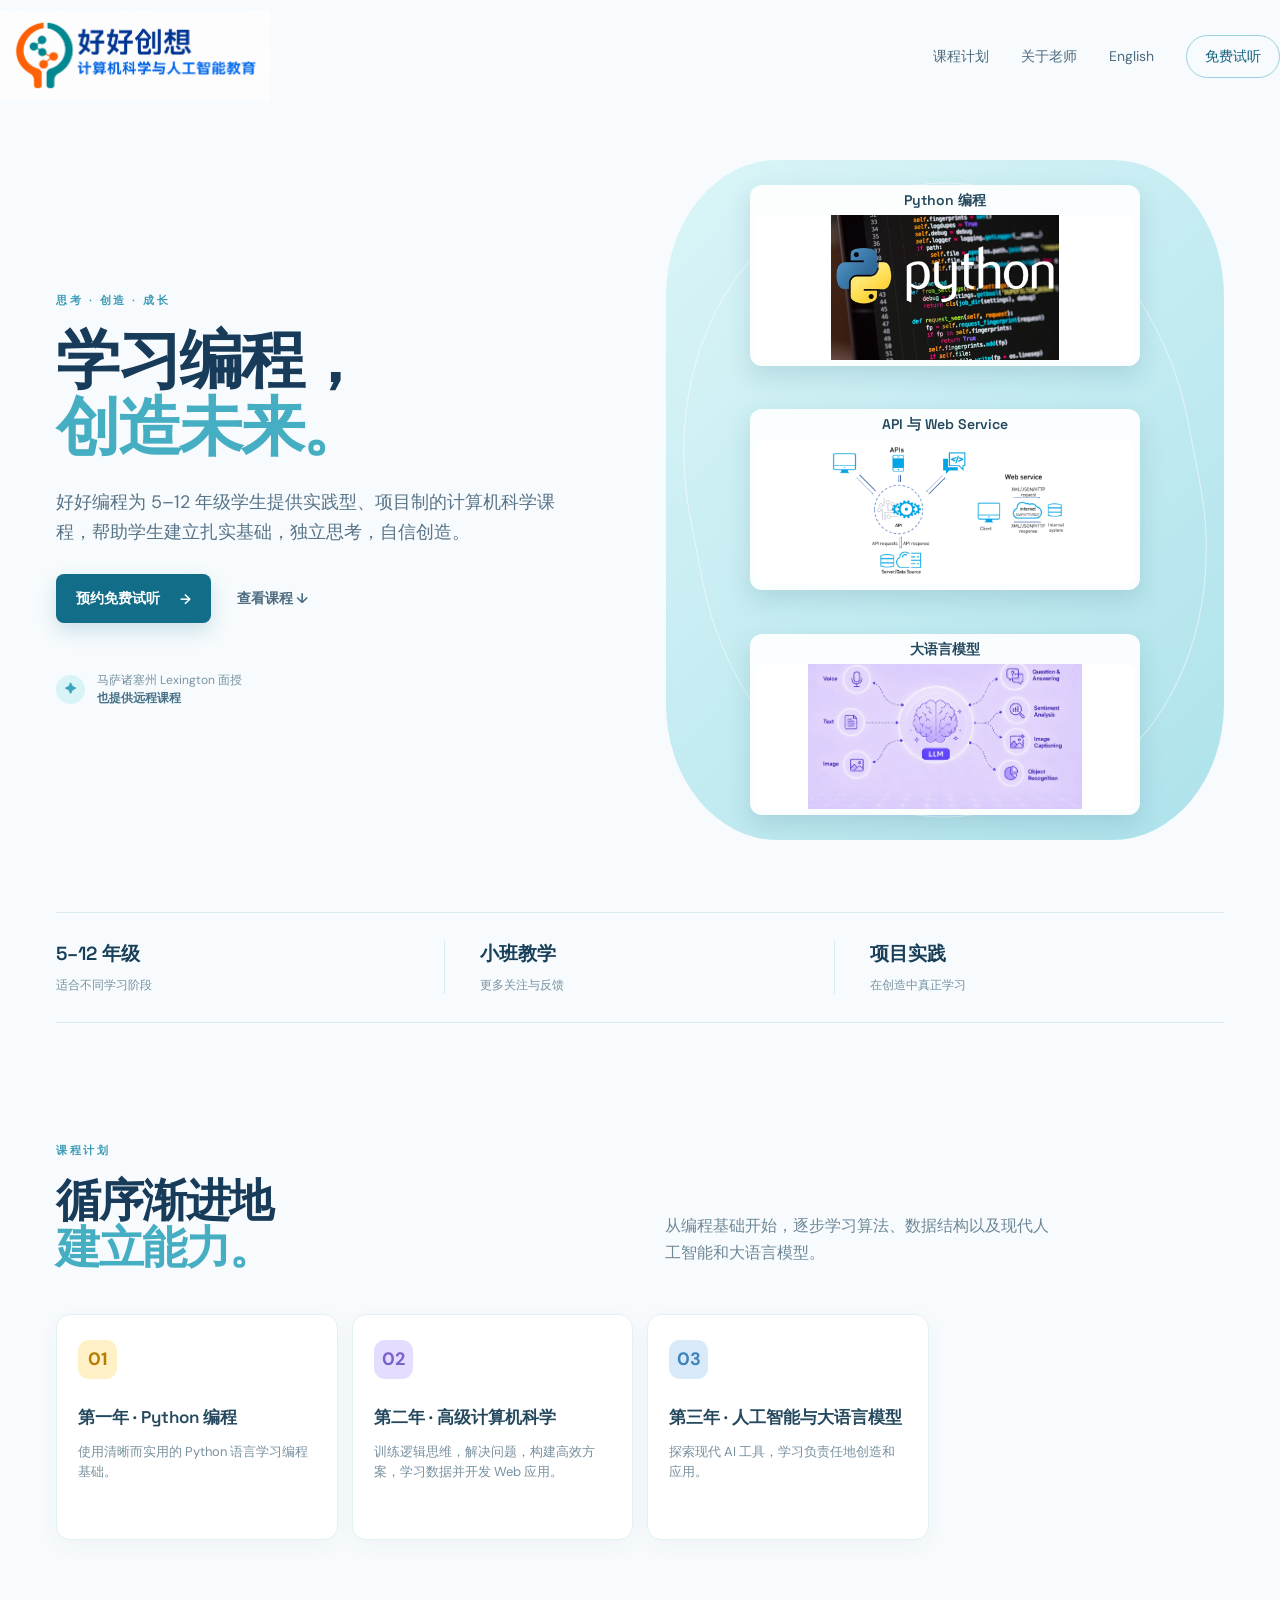
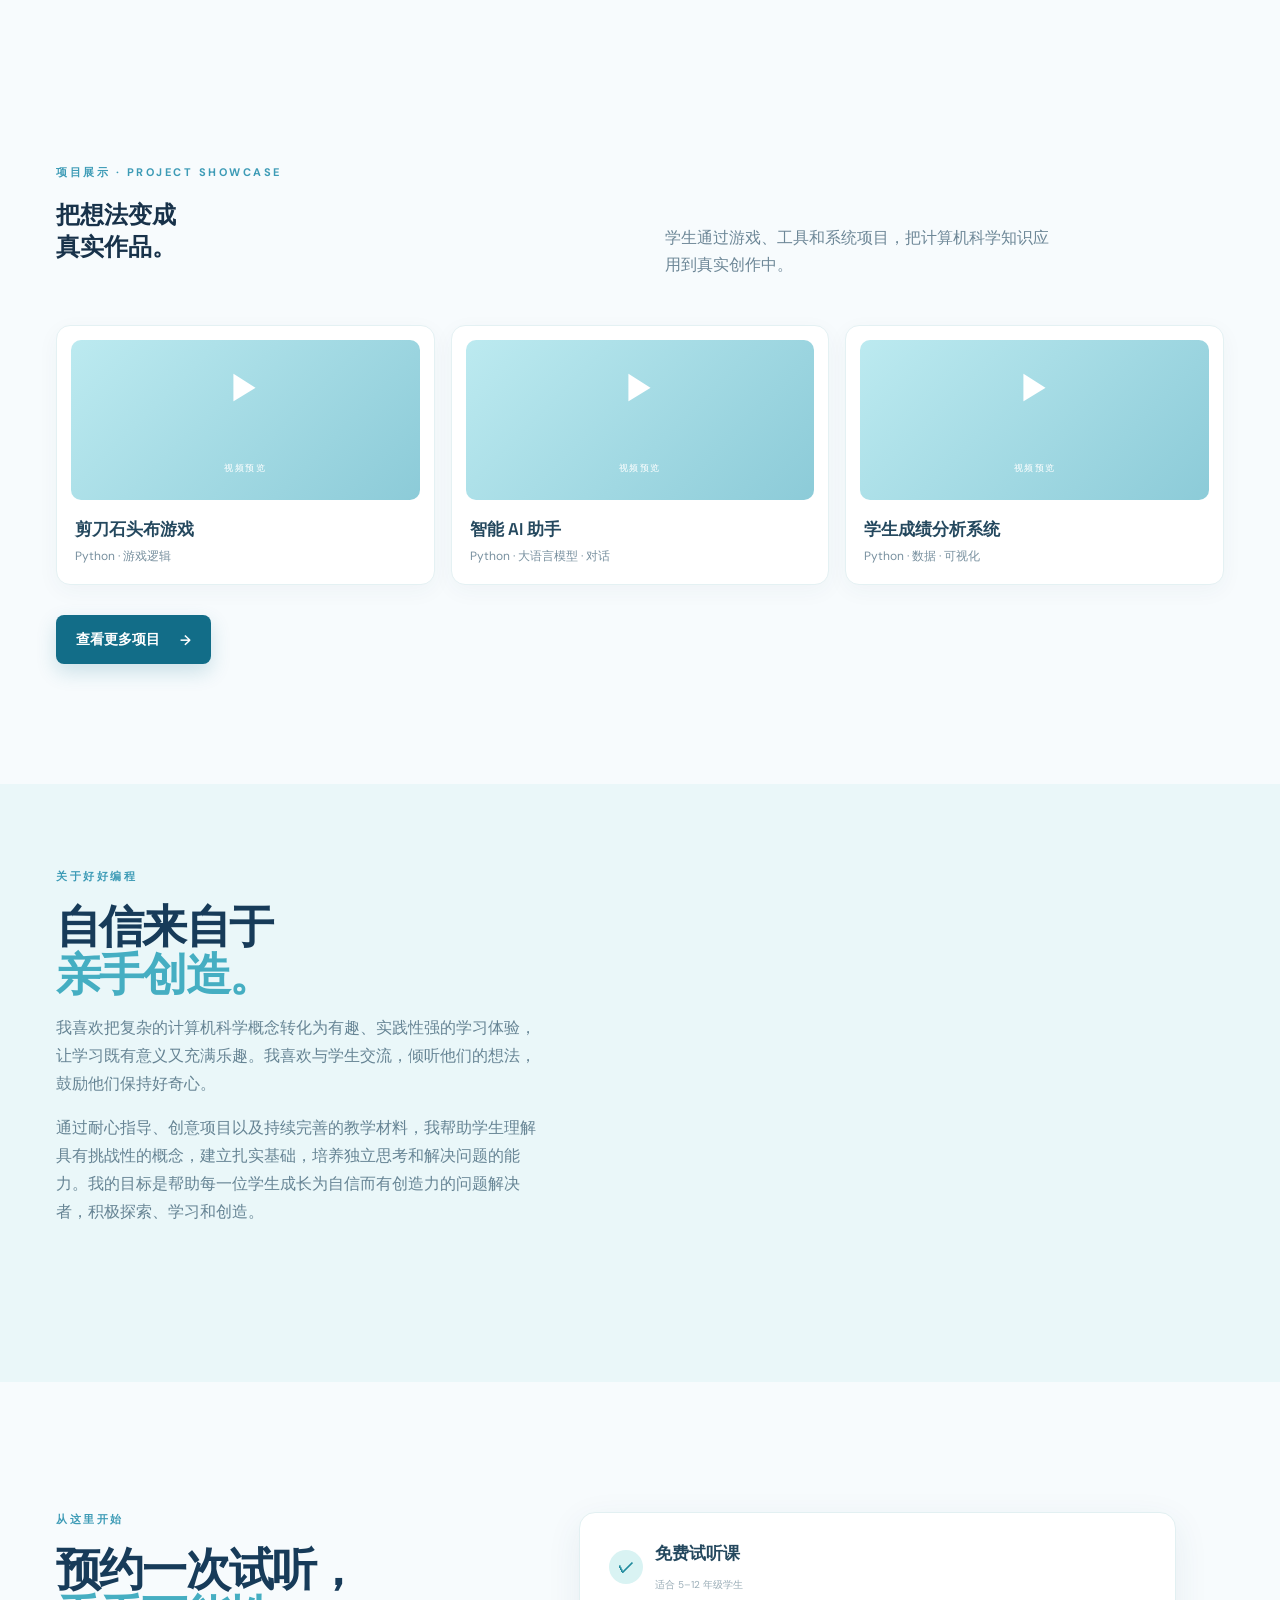
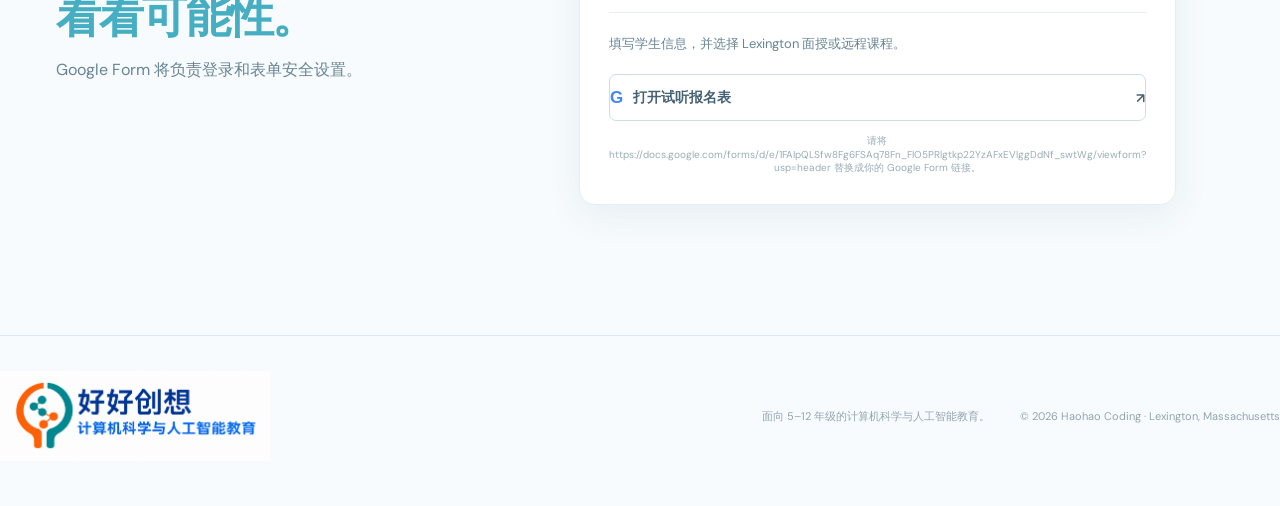
==== index-zh.html @ fd40364b "first version" ====
<!doctype html><html lang="zh-CN"><head><meta charset="utf-8"><meta name="viewport" content="width=device-width, initial-scale=1"><title>好好编程 | 计算机科学与人工智能教育</title><link rel="stylesheet" href="static/style.css"></head><body><header class="site-header"><a class="brand logo-brand" href="#top"><img src="static/logo-chinese.png" alt="好好创想"></a><nav><a href="#programs">课程计划</a><a href="#about">关于老师</a><a href="index.html">English</a><a class="nav-cta" href="https://docs.google.com/forms/d/e/1FAIpQLSfw8Fg6FSAq78Fn_FIO5PRlgtkp22YzAFxEVlggDdNf_swtWg/viewform?usp=header">免费试听</a></nav></header><main id="top"><section class="hero-home"><div class="hero-copy"><p class="eyebrow">思考 · 创造 · 成长</p><h1>学习编程，<br><span>创造未来。</span></h1><p class="hero-lede">好好编程为 5–12 年级学生提供实践型、项目制的计算机科学课程，帮助学生建立扎实基础，独立思考，自信创造。</p><div class="hero-actions"><a class="button primary" href="https://docs.google.com/forms/d/e/1FAIpQLSfw8Fg6FSAq78Fn_FIO5PRlgtkp22YzAFxEVlggDdNf_swtWg/viewform?usp=header">预约免费试听 <span>→</span></a><a class="text-link" href="#programs">查看课程 ↓</a></div><div class="hero-note"><span class="note-icon">✦</span><span>马萨诸塞州 Lexington 面授<br><strong>也提供远程课程</strong></span></div></div><div class="hero-art"><div class="visual-cards"><article class="visual-card"><img src="static/python-programming.png" alt="Python 编程"><strong>Python 编程</strong></article><article class="visual-card"><img src="static/api-web-service.png" alt="API、Web Service、服务器与数据源"><strong>API 与 Web Service</strong></article><article class="visual-card"><img src="static/llm-applications.png" alt="大语言模型应用"><strong>大语言模型</strong></article></div><div class="spark">✦</div></div></section><section class="trust-row"><div><strong>5–12 年级</strong><span>适合不同学习阶段</span></div><div><strong>小班教学</strong><span>更多关注与反馈</span></div><div><strong>项目实践</strong><span>在创造中真正学习</span></div></section><section id="programs" class="section"><div class="section-heading"><div><p class="eyebrow">课程计划</p><h2>循序渐进地<br><span>建立能力。</span></h2></div><p>从编程基础开始，逐步学习算法、数据结构以及现代人工智能和大语言模型。</p></div><div class="program-grid"><article><div class="program-icon python">01</div><h3>第一年 · Python 编程</h3><p>使用清晰而实用的 Python 语言学习编程基础。</p></article><article><div class="program-icon algorithms">02</div><h3>第二年 · 高级计算机科学</h3><p>训练逻辑思维，解决问题，构建高效方案，学习数据并开发 Web 应用。</p></article><article><div class="program-icon ai">03</div><h3>第三年 · 人工智能与大语言模型</h3><p>探索现代 AI 工具，学习负责任地创造和应用。</p></article></div></section><section id="projects" class="projects-section"><div class="section-heading"><div><p class="eyebrow">项目展示 · PROJECT SHOWCASE</p><h2>把想法变成<br><span>真实作品。</span></h2></div><p>学生通过游戏、工具和系统项目，把计算机科学知识应用到真实创作中。</p></div><div class="project-grid"><article class="project-card"><div class="video-placeholder">▶<small>视频预览</small></div><h3>剪刀石头布游戏</h3><p>Python · 游戏逻辑</p></article><article class="project-card"><div class="video-placeholder">▶<small>视频预览</small></div><h3>智能 AI 助手</h3><p>Python · 大语言模型 · 对话</p></article><article class="project-card"><div class="video-placeholder">▶<small>视频预览</small></div><h3>学生成绩分析系统</h3><p>Python · 数据 · 可视化</p></article></div><a class="button primary project-more" href="https://docs.google.com/forms/d/e/1FAIpQLSfw8Fg6FSAq78Fn_FIO5PRlgtkp22YzAFxEVlggDdNf_swtWg/viewform?usp=header">查看更多项目 <span>→</span></a></section><section id="about" class="about-section"><div class="about-copy"><p class="eyebrow">关于好好编程</p><h2>自信来自于<br><span>亲手创造。</span></h2><p>我喜欢把复杂的计算机科学概念转化为有趣、实践性强的学习体验，让学习既有意义又充满乐趣。我喜欢与学生交流，倾听他们的想法，鼓励他们保持好奇心。</p><p>通过耐心指导、创意项目以及持续完善的教学材料，我帮助学生理解具有挑战性的概念，建立扎实基础，培养独立思考和解决问题的能力。我的目标是帮助每一位学生成长为自信而有创造力的问题解决者，积极探索、学习和创造。</p></div></section><section id="trial" class="trial-section"><div><p class="eyebrow">从这里开始</p><h2>预约一次试听，<br><span>看看可能性。</span></h2><p>Google Form 将负责登录和表单安全设置。</p></div><div class="trial-card"><div class="form-intro"><span class="form-check">✓</span><div><strong>免费试听课</strong><small>适合 5–12 年级学生</small></div></div><p class="form-copy">填写学生信息，并选择 Lexington 面授或远程课程。</p><a class="google-button google-link" href="https://docs.google.com/forms/d/e/1FAIpQLSfw8Fg6FSAq78Fn_FIO5PRlgtkp22YzAFxEVlggDdNf_swtWg/viewform?usp=header" target="_blank" rel="noopener"><span class="google-g">G</span> 打开试听报名表 <span class="link-arrow">↗</span></a><small class="form-footnote">请将 https://docs.google.com/forms/d/e/1FAIpQLSfw8Fg6FSAq78Fn_FIO5PRlgtkp22YzAFxEVlggDdNf_swtWg/viewform?usp=header 替换成你的 Google Form 链接。</small></div></section></main><footer><a class="brand logo-brand" href="#top"><img src="static/logo-chinese.png" alt="好好创想"></a><p>面向 5–12 年级的计算机科学与人工智能教育。</p><span>© 2026 Haohao Coding · Lexington, Massachusetts</span></footer></body></html>
---- static/style.css ----
@import url('https://fonts.googleapis.com/css2?family=DM+Sans:wght@400;500;600;700&family=Space+Grotesk:wght@500;600;700&display=swap');
.visual-card img{height:150px;object-fit:contain;background:#fff}.visual-card small{display:none}.visual-cards{inset:8% 4% 10%;gap:12px}
.logo-brand{display:block;width:270px}.logo-brand img{display:block;width:100%;height:auto}.site-header{min-height:112px}
.about-photo{display:none}.about-section{grid-template-columns:1fr;gap:0}.ai-diagram{display:none}.llm-mini-diagram{display:block;width:100%;max-height:105px;object-fit:cover;object-position:center;border-radius:8px;margin-top:5px}.visual-cards{position:absolute;z-index:2;inset:12% 7% 12%;display:grid;grid-template-columns:repeat(3,1fr);gap:10px;align-items:center}.visual-card{background:#ffffffed;border-radius:12px;padding:7px;box-shadow:0 10px 25px #19536b25;color:#24485e}.visual-card img{display:block;width:100%;height:125px;object-fit:cover;border-radius:8px}.visual-card strong{display:block;font:600 12px 'Space Grotesk';margin:9px 3px 4px}.visual-card small{display:block;font-size:9px;line-height:1.35;color:#78909f;margin:0 3px 4px}.projects-section{padding:95px 0 120px}.project-grid{display:grid;grid-template-columns:repeat(3,1fr);gap:16px}.project-card{background:#fff;border:1px solid #e4f1f3;border-radius:14px;padding:14px;box-shadow:0 6px 22px #294d5d0b}.video-placeholder{height:160px;border-radius:10px;background:linear-gradient(135deg,#bceaf0,#8ccbd8);display:grid;place-items:center;color:#fff;font-size:34px}.video-placeholder small{display:block;font-size:9px;letter-spacing:1.5px}.project-card h3{font:600 17px 'Space Grotesk';color:#24485e;margin:18px 4px 7px}.project-card p{font-size:12px;color:#78909f;margin:0 4px 5px}.project-more{margin-top:30px}
.google-link{display:flex;align-items:center;justify-content:center;text-decoration:none}.link-arrow{margin-left:auto}.form-intro{display:flex;align-items:center;gap:12px;padding-bottom:20px;border-bottom:1px solid #e5eff1}.form-check{display:grid;place-items:center;width:34px;height:34px;border-radius:50%;background:#d9f3f3;color:#218b9d;font-weight:700}.form-intro strong{display:block;color:#24485e;font:600 17px 'Space Grotesk'}.form-intro small{display:block;color:#8ba1ab;font-size:11px;margin-top:4px}.form-copy{color:#668494;font-size:13px;line-height:1.65;margin:20px 0}.form-footnote{display:block;text-align:center;color:#9aadb7;font-size:10px;margin-top:14px}
:root{font-family:'DM Sans',sans-serif;color:#18324a;background:#f7fbfd}*{box-sizing:border-box}html{scroll-behavior:smooth}body{margin:0}main{max-width:1280px;margin:auto;padding:0 56px}.site-header{height:88px;display:flex;align-items:center;justify-content:space-between}.brand{display:flex;align-items:center;gap:11px;color:#173b59;text-decoration:none;font-weight:700;font-size:17px;line-height:1.05}.brand small{display:block;font-size:8px;letter-spacing:2px;color:#6d91aa;margin-top:5px}.brand-mark{display:grid;place-items:center;width:35px;height:35px;background:#bce8f1;border-radius:10px;color:#106484;font-family:serif;font-size:22px}nav{display:flex;gap:32px;align-items:center}nav a,.text-link{color:#4d6b7f;text-decoration:none;font-size:14px}.nav-cta{border:1px solid #9ecfdc;border-radius:999px;padding:11px 18px;color:#12627d!important}.hero-home{display:grid;grid-template-columns:1.02fr .98fr;gap:30px;min-height:585px;align-items:center;padding:48px 0 72px}.eyebrow{font-size:11px;letter-spacing:2.5px;color:#3d9bb6;font-weight:700;margin:0 0 19px}.hero-copy h1,.section h2,.about-copy h2,.trial-section h2{font-family:'Space Grotesk',sans-serif;font-size:clamp(42px,5vw,70px);line-height:1.05;letter-spacing:-2.5px;margin:0;color:#173b59}.hero-copy h1 span,.section h2 span,.about-copy h2 span,.trial-section h2 span{color:#45aec2}.hero-lede{font-size:18px;line-height:1.65;color:#587488;max-width:515px;margin:27px 0}.hero-actions{display:flex;align-items:center;gap:26px}.button{display:inline-flex;gap:20px;align-items:center;text-decoration:none;border:0;cursor:pointer;border-radius:8px;padding:15px 20px;font:600 14px 'DM Sans'}.primary{background:#126d88;color:#fff;box-shadow:0 8px 20px #126d8830}.text-link{font-weight:600}.hero-note{display:flex;align-items:center;gap:12px;margin-top:48px;font-size:12px;line-height:1.5;color:#7892a2}.hero-note strong{color:#467187;font-weight:600}.note-icon{display:grid;place-items:center;width:29px;height:29px;border-radius:50%;background:#d8f4f7;color:#3ca6bc}.hero-art{height:460px;position:relative;background:linear-gradient(135deg,#daf5f7,#aee2ec);border-radius:45% 45% 38% 42%;overflow:hidden}.hero-art:after{content:'';position:absolute;inset:25px;border:1px solid #fff8;border-radius:45%;transform:rotate(-11deg)}.code-card{position:absolute;z-index:2;left:16%;top:25%;width:68%;padding:18px 20px 25px;background:#173b59ed;border-radius:15px;box-shadow:0 20px 35px #19536b35;transform:rotate(-5deg)}.code-top{color:#a8c3d1;font-size:10px;display:flex;gap:6px;align-items:center;margin-bottom:25px}.code-top i{display:block;width:7px;height:7px;border-radius:50%;background:#69d1d1}.code-top i:nth-child(2){background:#f5d37a}.code-top i:nth-child(3){background:#e58a88}.code-top span{margin-left:auto}.code-card code{color:#d6f5f2;line-height:1.65;font-size:18px}.code-card b{color:#f4a87d}.code-card em{color:#79d9c3;font-style:normal}.code-card code span{color:#9dc8f4}.code-card strong{color:#f5d37a;font-weight:400}.spark{position:absolute;z-index:2;right:16%;top:19%;font-size:30px;color:#fff}.pill{position:absolute;z-index:3;bottom:15%;right:14%;padding:10px 14px;border-radius:30px;background:#fff;color:#347790;font-size:9px;letter-spacing:1px;font-weight:700;box-shadow:0 9px 20px #247a8b25}.trust-row{display:grid;grid-template-columns:repeat(3,1fr);border-top:1px solid #d9ebef;border-bottom:1px solid #d9ebef;padding:28px 0;margin-bottom:120px}.trust-row div{padding:0 35px;border-right:1px solid #d9ebef}.trust-row div:first-child{padding-left:0}.trust-row div:last-child{border:0}.trust-row strong{display:block;color:#183e58;font:600 19px 'Space Grotesk';margin-bottom:6px}.trust-row span{color:#7892a2;font-size:12px}.section{padding-bottom:130px}.section-heading{display:grid;grid-template-columns:1fr 1fr;gap:50px;align-items:end;margin-bottom:42px}.section-heading p:last-child{color:#6d8797;line-height:1.7;max-width:390px;margin:0 0 5px}.section h2,.about-copy h2,.trial-section h2{font-size:45px;letter-spacing:-1.8px}.program-grid{display:grid;grid-template-columns:repeat(4,1fr);gap:14px}.program-grid article{background:#fff;padding:25px 21px 22px;border-radius:14px;box-shadow:0 6px 22px #294d5d0b;border:1px solid #e4f1f3}.program-icon{width:39px;height:39px;border-radius:11px;display:grid;place-items:center;font-size:18px;font-weight:700;margin-bottom:27px}.python{background:#fff0c6;color:#b67d00}.algorithms{background:#e5ddff;color:#7960cb}.web{background:#d4f1e7;color:#258565;font-size:14px}.ai{background:#d8eafa;color:#3e83bb}.program-grid h3{font:600 17px 'Space Grotesk';margin:0 0 11px;color:#24485e}.program-grid p{color:#78909f;font-size:13px;line-height:1.55;min-height:62px}.about-section{display:grid;grid-template-columns:.9fr 1.1fr;gap:90px;align-items:center;padding:85px 56px 140px;background:#eaf7f9;margin:0 -56px}.about-photo{height:430px;background:linear-gradient(145deg,#b8e5eb,#76bdcb);border-radius:35px 8px 35px 8px;display:grid;place-items:center}.photo-placeholder{text-align:center;color:#fff8;font:700 30px/1.1 'Space Grotesk';letter-spacing:4px;transform:rotate(-8deg)}.about-copy>p:not(.eyebrow),.trial-section>div>p:last-child{color:#668494;line-height:1.75;max-width:480px}.about-copy ul{list-style:none;padding:18px 0 0;margin:0}.about-copy li{padding:16px 0;border-bottom:1px solid #c7e5e9;color:#527385;font-size:14px}.about-copy li strong{color:#44aabe;margin-right:22px;font-size:11px}.trial-section{display:grid;grid-template-columns:.9fr 1.1fr;gap:90px;padding:130px 0}.trial-card{background:#fff;padding:29px;border-radius:16px;box-shadow:0 10px 35px #254d6014;border:1px solid #e2f0f2}.google-button{width:100%;height:47px;border:1px solid #cfdee5;border-radius:7px;background:#fff;color:#466173;font:600 14px 'DM Sans';cursor:pointer}.google-g{font:700 17px Arial;color:#4285f4;margin-right:10px}.form-divider{display:flex;align-items:center;gap:10px;color:#9aadb7;font-size:11px;margin:22px 0}.form-divider:before,.form-divider:after{content:'';height:1px;background:#e5eff1;flex:1}label{display:block;color:#567587;font-size:11px;font-weight:600;margin-bottom:14px}input,select{display:block;width:100%;margin-top:7px;border:1px solid #d7e6ea;border-radius:6px;padding:11px;font:13px 'DM Sans';color:#78909f;background:#fbfeff}.form-row{display:grid;grid-template-columns:1fr 1fr;gap:12px}.full{width:100%;justify-content:space-between;margin-top:3px}.trial-card small{display:block;text-align:center;color:#9aadb7;font-size:10px;margin-top:13px}footer{border-top:1px solid #d9ebef;padding:35px 0 45px;display:flex;align-items:center;gap:30px;color:#92a5af;font-size:11px}footer .brand{margin-right:auto}footer p{margin:0}@media(max-width:800px){main{padding:0 22px}.site-header{height:75px}nav a:not(.nav-cta){display:none}.hero-home,.about-section,.trial-section{grid-template-columns:1fr;gap:45px}.hero-home{padding:45px 0}.hero-art{height:350px}.trust-row{margin-bottom:80px}.program-grid{grid-template-columns:1fr 1fr}.section-heading{grid-template-columns:1fr;gap:18px}.about-section{margin:0 -22px;padding-left:22px;padding-right:22px}.about-photo{height:300px}.trial-section{padding:85px 0}.section{padding-bottom:80px}footer{display:block}footer .brand{margin-bottom:18px}footer p{margin-bottom:10px}}@media(max-width:480px){.hero-copy h1{font-size:43px}.program-grid,.form-row{grid-template-columns:1fr}.hero-actions{align-items:flex-start;flex-direction:column;gap:16px}.trust-row{grid-template-columns:1fr;gap:20px}.trust-row div{padding:0;border:0}.code-card{left:8%;width:84%}.code-card code{font-size:14px}}

/* Final image display override: preserve the complete artwork without cropping. */
.visual-card img{height:150px;object-fit:contain;background:#fff;object-position:center}.visual-card{overflow:hidden}
@media(max-width:800px){.visual-card img{height:115px}}

/* Stack hero visual cards vertically. */
.visual-cards{grid-template-columns:1fr;inset:7% 14% 7%;gap:8px}.visual-card{display:grid;grid-template-columns:92px 1fr;column-gap:10px;align-items:center;padding:6px}.visual-card img{height:76px;grid-row:span 2}.visual-card strong{margin:0;font-size:11px}.visual-card small{display:none}.hero-art{min-height:520px}
@media(max-width:800px){.hero-art{min-height:470px}.visual-cards{inset:6% 12%}.visual-card{grid-template-columns:78px 1fr}.visual-card img{height:64px}}

/* Larger stacked visual cards with titles above images. */
.visual-cards{inset:5% 11% 5%;gap:10px}.visual-card{display:flex;flex-direction:column;align-items:stretch;padding:8px}.visual-card strong{order:-1;margin:0 3px 6px;font-size:12px}.visual-card img{width:100%;height:105px;grid-row:auto}.hero-art{min-height:620px}
@media(max-width:800px){.hero-art{min-height:560px}.visual-cards{inset:5% 10%}.visual-card img{height:88px}}

@media(min-width:801px){.hero-art{min-height:680px}.visual-cards{inset:3% 7% 3%;gap:8px}.visual-card{padding:6px;text-align:center}.visual-card strong{font-size:14px;margin:0 0 5px}.visual-card img{height:145px}.visual-card small{text-align:center}}

/* Final hero-art shape override. */
.hero-art{border-radius:20% 20% 20% 20%}.pill{display:none}

.visual-cards{inset:1% 15% 1%}
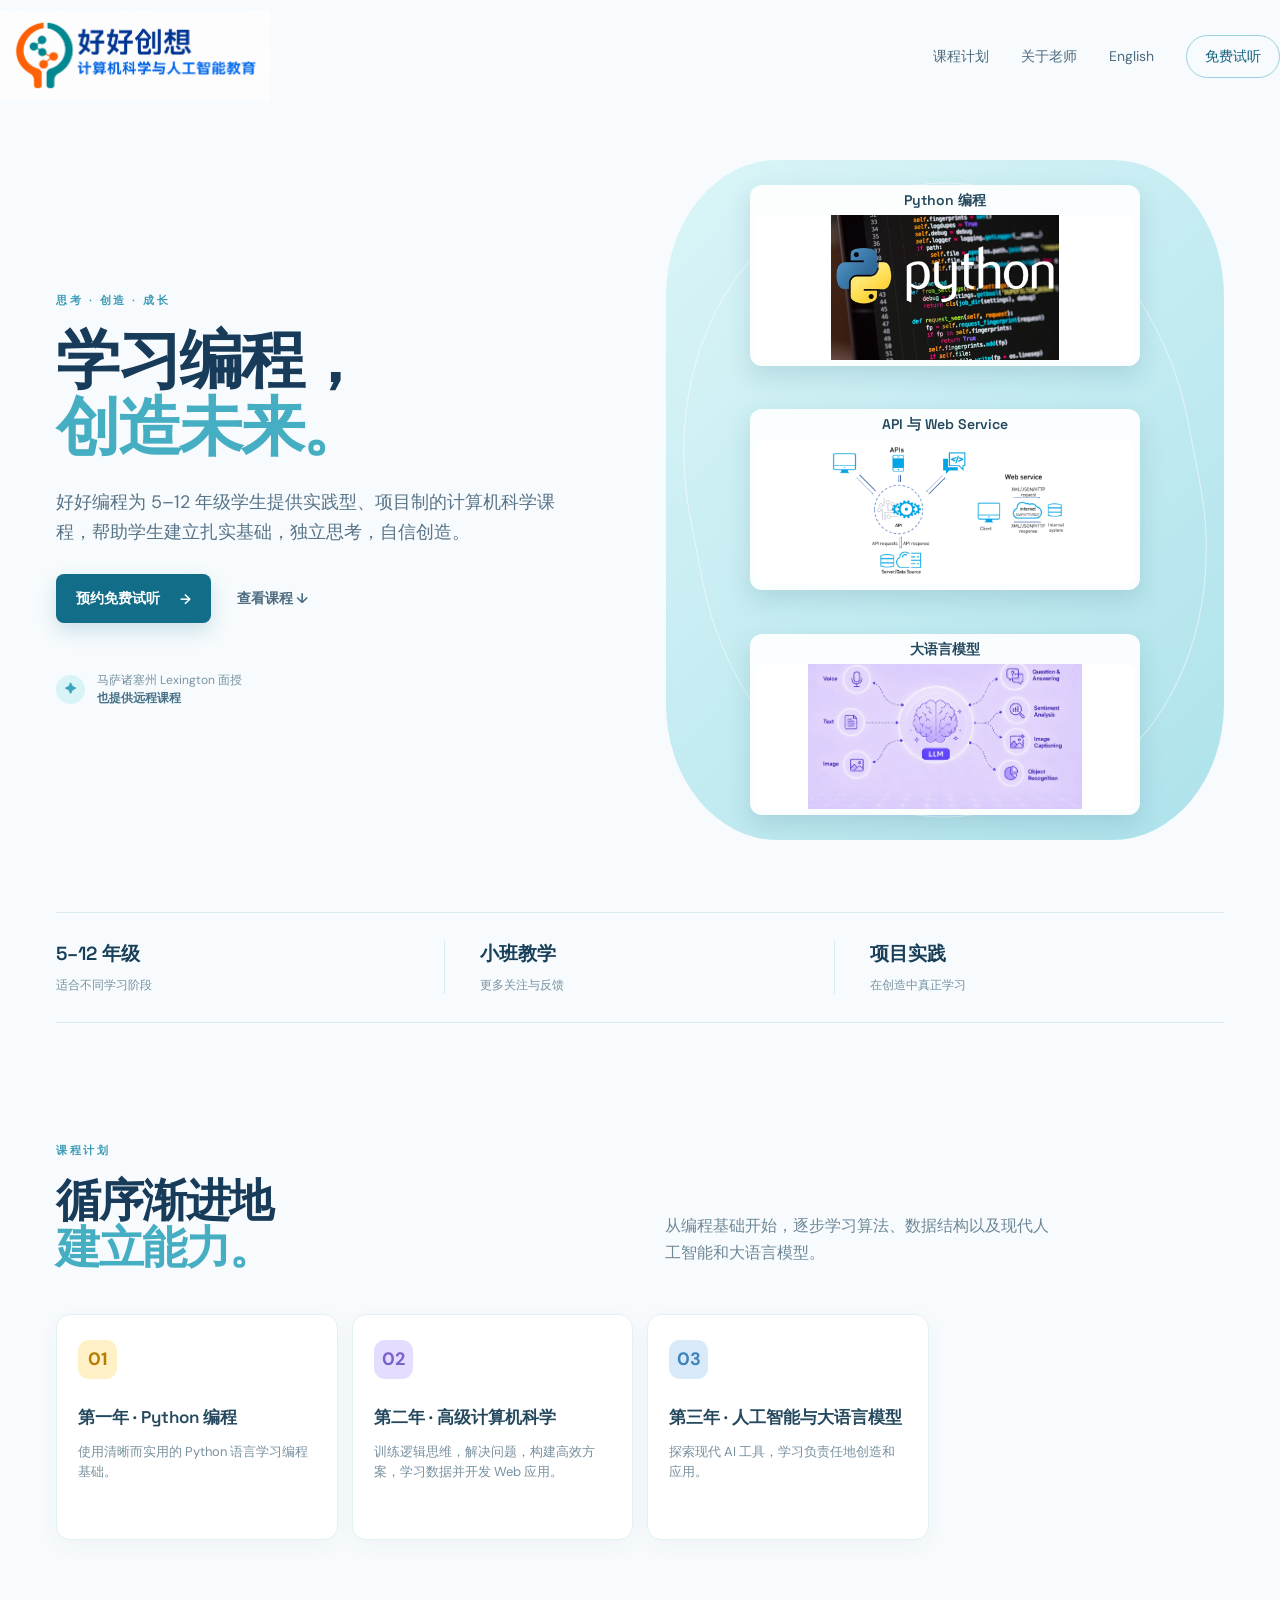
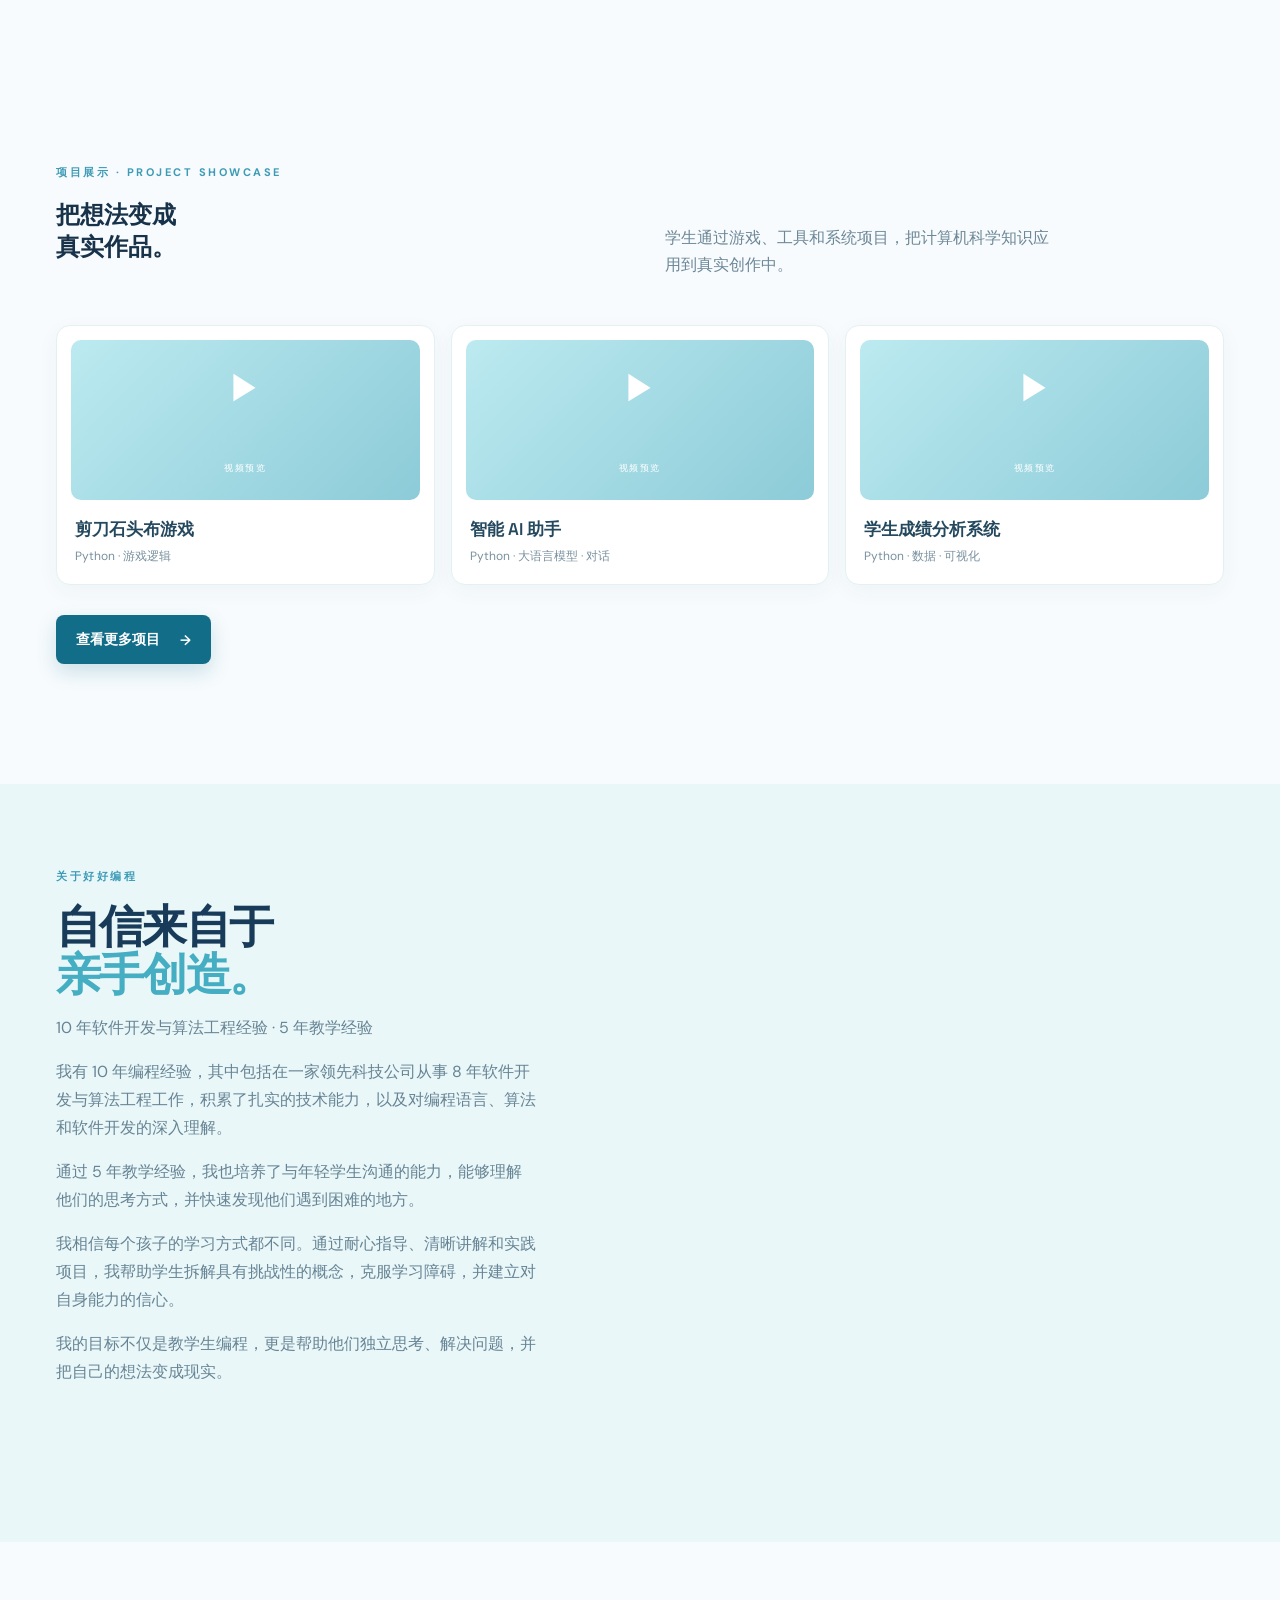
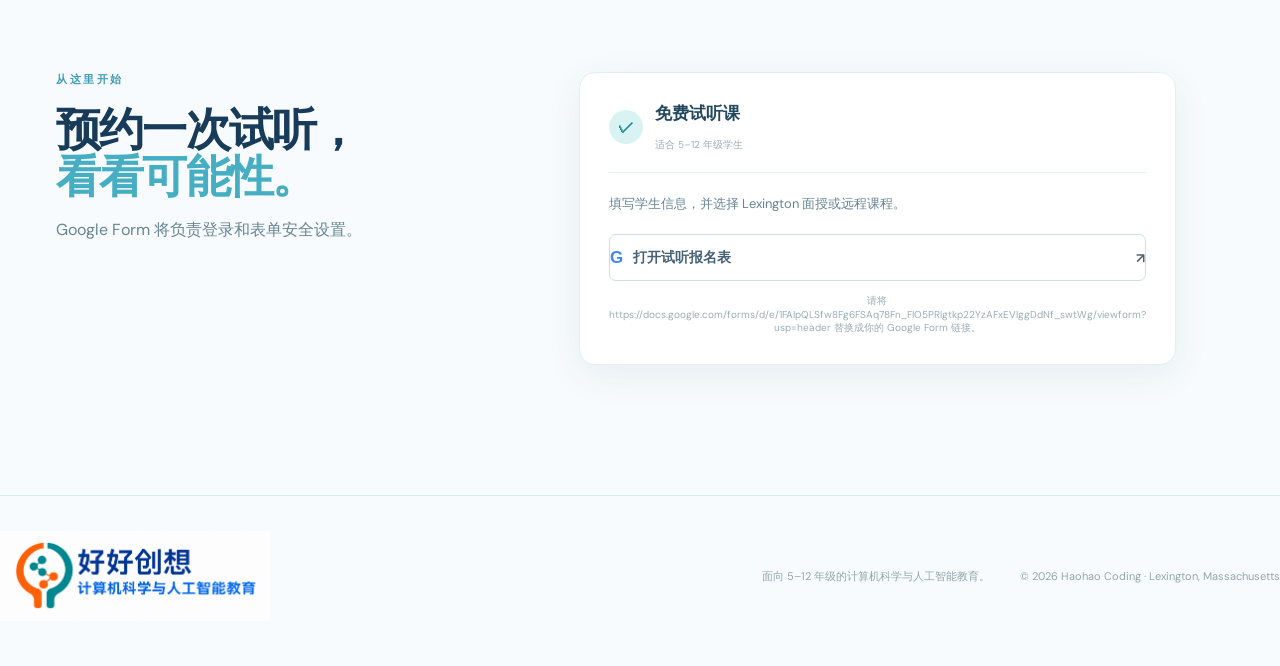
==== commit 2e34481e: "Add files via upload" ====
--- a/index-zh.html
+++ b/index-zh.html
@@ -1 +1 @@
-<!doctype html><html lang="zh-CN"><head><meta charset="utf-8"><meta name="viewport" content="width=device-width, initial-scale=1"><title>好好编程 | 计算机科学与人工智能教育</title><link rel="stylesheet" href="static/style.css"></head><body><header class="site-header"><a class="brand logo-brand" href="#top"><img src="static/logo-chinese.png" alt="好好创想"></a><nav><a href="#programs">课程计划</a><a href="#about">关于老师</a><a href="index.html">English</a><a class="nav-cta" href="https://docs.google.com/forms/d/e/1FAIpQLSfw8Fg6FSAq78Fn_FIO5PRlgtkp22YzAFxEVlggDdNf_swtWg/viewform?usp=header">免费试听</a></nav></header><main id="top"><section class="hero-home"><div class="hero-copy"><p class="eyebrow">思考 · 创造 · 成长</p><h1>学习编程，<br><span>创造未来。</span></h1><p class="hero-lede">好好编程为 5–12 年级学生提供实践型、项目制的计算机科学课程，帮助学生建立扎实基础，独立思考，自信创造。</p><div class="hero-actions"><a class="button primary" href="https://docs.google.com/forms/d/e/1FAIpQLSfw8Fg6FSAq78Fn_FIO5PRlgtkp22YzAFxEVlggDdNf_swtWg/viewform?usp=header">预约免费试听 <span>→</span></a><a class="text-link" href="#programs">查看课程 ↓</a></div><div class="hero-note"><span class="note-icon">✦</span><span>马萨诸塞州 Lexington 面授<br><strong>也提供远程课程</strong></span></div></div><div class="hero-art"><div class="visual-cards"><article class="visual-card"><img src="static/python-programming.png" alt="Python 编程"><strong>Python 编程</strong></article><article class="visual-card"><img src="static/api-web-service.png" alt="API、Web Service、服务器与数据源"><strong>API 与 Web Service</strong></article><article class="visual-card"><img src="static/llm-applications.png" alt="大语言模型应用"><strong>大语言模型</strong></article></div><div class="spark">✦</div></div></section><section class="trust-row"><div><strong>5–12 年级</strong><span>适合不同学习阶段</span></div><div><strong>小班教学</strong><span>更多关注与反馈</span></div><div><strong>项目实践</strong><span>在创造中真正学习</span></div></section><section id="programs" class="section"><div class="section-heading"><div><p class="eyebrow">课程计划</p><h2>循序渐进地<br><span>建立能力。</span></h2></div><p>从编程基础开始，逐步学习算法、数据结构以及现代人工智能和大语言模型。</p></div><div class="program-grid"><article><div class="program-icon python">01</div><h3>第一年 · Python 编程</h3><p>使用清晰而实用的 Python 语言学习编程基础。</p></article><article><div class="program-icon algorithms">02</div><h3>第二年 · 高级计算机科学</h3><p>训练逻辑思维，解决问题，构建高效方案，学习数据并开发 Web 应用。</p></article><article><div class="program-icon ai">03</div><h3>第三年 · 人工智能与大语言模型</h3><p>探索现代 AI 工具，学习负责任地创造和应用。</p></article></div></section><section id="projects" class="projects-section"><div class="section-heading"><div><p class="eyebrow">项目展示 · PROJECT SHOWCASE</p><h2>把想法变成<br><span>真实作品。</span></h2></div><p>学生通过游戏、工具和系统项目，把计算机科学知识应用到真实创作中。</p></div><div class="project-grid"><article class="project-card"><div class="video-placeholder">▶<small>视频预览</small></div><h3>剪刀石头布游戏</h3><p>Python · 游戏逻辑</p></article><article class="project-card"><div class="video-placeholder">▶<small>视频预览</small></div><h3>智能 AI 助手</h3><p>Python · 大语言模型 · 对话</p></article><article class="project-card"><div class="video-placeholder">▶<small>视频预览</small></div><h3>学生成绩分析系统</h3><p>Python · 数据 · 可视化</p></article></div><a class="button primary project-more" href="https://docs.google.com/forms/d/e/1FAIpQLSfw8Fg6FSAq78Fn_FIO5PRlgtkp22YzAFxEVlggDdNf_swtWg/viewform?usp=header">查看更多项目 <span>→</span></a></section><section id="about" class="about-section"><div class="about-copy"><p class="eyebrow">关于好好编程</p><h2>自信来自于<br><span>亲手创造。</span></h2><p>我喜欢把复杂的计算机科学概念转化为有趣、实践性强的学习体验，让学习既有意义又充满乐趣。我喜欢与学生交流，倾听他们的想法，鼓励他们保持好奇心。</p><p>通过耐心指导、创意项目以及持续完善的教学材料，我帮助学生理解具有挑战性的概念，建立扎实基础，培养独立思考和解决问题的能力。我的目标是帮助每一位学生成长为自信而有创造力的问题解决者，积极探索、学习和创造。</p></div></section><section id="trial" class="trial-section"><div><p class="eyebrow">从这里开始</p><h2>预约一次试听，<br><span>看看可能性。</span></h2><p>Google Form 将负责登录和表单安全设置。</p></div><div class="trial-card"><div class="form-intro"><span class="form-check">✓</span><div><strong>免费试听课</strong><small>适合 5–12 年级学生</small></div></div><p class="form-copy">填写学生信息，并选择 Lexington 面授或远程课程。</p><a class="google-button google-link" href="https://docs.google.com/forms/d/e/1FAIpQLSfw8Fg6FSAq78Fn_FIO5PRlgtkp22YzAFxEVlggDdNf_swtWg/viewform?usp=header" target="_blank" rel="noopener"><span class="google-g">G</span> 打开试听报名表 <span class="link-arrow">↗</span></a><small class="form-footnote">请将 https://docs.google.com/forms/d/e/1FAIpQLSfw8Fg6FSAq78Fn_FIO5PRlgtkp22YzAFxEVlggDdNf_swtWg/viewform?usp=header 替换成你的 Google Form 链接。</small></div></section></main><footer><a class="brand logo-brand" href="#top"><img src="static/logo-chinese.png" alt="好好创想"></a><p>面向 5–12 年级的计算机科学与人工智能教育。</p><span>© 2026 Haohao Coding · Lexington, Massachusetts</span></footer></body></html>
+<!doctype html><html lang="zh-CN"><head><meta charset="utf-8"><meta name="viewport" content="width=device-width, initial-scale=1"><title>好好编程 | 计算机科学与人工智能教育</title><link rel="stylesheet" href="static/style.css"></head><body><header class="site-header"><a class="brand logo-brand" href="#top"><img src="static/logo-chinese.png" alt="好好创想"></a><nav><a href="#programs">课程计划</a><a href="#about">关于老师</a><a href="index.html">English</a><a class="nav-cta" href="https://docs.google.com/forms/d/e/1FAIpQLSfw8Fg6FSAq78Fn_FIO5PRlgtkp22YzAFxEVlggDdNf_swtWg/viewform?usp=header">免费试听</a></nav></header><main id="top"><section class="hero-home"><div class="hero-copy"><p class="eyebrow">思考 · 创造 · 成长</p><h1>学习编程，<br><span>创造未来。</span></h1><p class="hero-lede">好好编程为 5–12 年级学生提供实践型、项目制的计算机科学课程，帮助学生建立扎实基础，独立思考，自信创造。</p><div class="hero-actions"><a class="button primary" href="https://docs.google.com/forms/d/e/1FAIpQLSfw8Fg6FSAq78Fn_FIO5PRlgtkp22YzAFxEVlggDdNf_swtWg/viewform?usp=header">预约免费试听 <span>→</span></a><a class="text-link" href="#programs">查看课程 ↓</a></div><div class="hero-note"><span class="note-icon">✦</span><span>马萨诸塞州 Lexington 面授<br><strong>也提供远程课程</strong></span></div></div><div class="hero-art"><div class="visual-cards"><article class="visual-card"><img src="static/python-programming.png" alt="Python 编程"><strong>Python 编程</strong></article><article class="visual-card"><img src="static/api-web-service.png" alt="API、Web Service、服务器与数据源"><strong>API 与 Web Service</strong></article><article class="visual-card"><img src="static/llm-applications.png" alt="大语言模型应用"><strong>大语言模型</strong></article></div><div class="spark">✦</div></div></section><section class="trust-row"><div><strong>5–12 年级</strong><span>适合不同学习阶段</span></div><div><strong>小班教学</strong><span>更多关注与反馈</span></div><div><strong>项目实践</strong><span>在创造中真正学习</span></div></section><section id="programs" class="section"><div class="section-heading"><div><p class="eyebrow">课程计划</p><h2>循序渐进地<br><span>建立能力。</span></h2></div><p>从编程基础开始，逐步学习算法、数据结构以及现代人工智能和大语言模型。</p></div><div class="program-grid"><article><div class="program-icon python">01</div><h3>第一年 · Python 编程</h3><p>使用清晰而实用的 Python 语言学习编程基础。</p></article><article><div class="program-icon algorithms">02</div><h3>第二年 · 高级计算机科学</h3><p>训练逻辑思维，解决问题，构建高效方案，学习数据并开发 Web 应用。</p></article><article><div class="program-icon ai">03</div><h3>第三年 · 人工智能与大语言模型</h3><p>探索现代 AI 工具，学习负责任地创造和应用。</p></article></div></section><section id="projects" class="projects-section"><div class="section-heading"><div><p class="eyebrow">项目展示 · PROJECT SHOWCASE</p><h2>把想法变成<br><span>真实作品。</span></h2></div><p>学生通过游戏、工具和系统项目，把计算机科学知识应用到真实创作中。</p></div><div class="project-grid"><article class="project-card"><div class="video-placeholder">▶<small>视频预览</small></div><h3>剪刀石头布游戏</h3><p>Python · 游戏逻辑</p></article><article class="project-card"><div class="video-placeholder">▶<small>视频预览</small></div><h3>智能 AI 助手</h3><p>Python · 大语言模型 · 对话</p></article><article class="project-card"><div class="video-placeholder">▶<small>视频预览</small></div><h3>学生成绩分析系统</h3><p>Python · 数据 · 可视化</p></article></div><a class="button primary project-more" href="https://docs.google.com/forms/d/e/1FAIpQLSfw8Fg6FSAq78Fn_FIO5PRlgtkp22YzAFxEVlggDdNf_swtWg/viewform?usp=header">查看更多项目 <span>→</span></a></section><section id="about" class="about-section"><div class="about-copy"><p class="eyebrow">关于好好编程</p><h2>自信来自于<br><span>亲手创造。</span></h2><p>10 年软件开发与算法工程经验 · 5 年教学经验</p><p>我有 10 年编程经验，其中包括在一家领先科技公司从事 8 年软件开发与算法工程工作，积累了扎实的技术能力，以及对编程语言、算法和软件开发的深入理解。</p><p>通过 5 年教学经验，我也培养了与年轻学生沟通的能力，能够理解他们的思考方式，并快速发现他们遇到困难的地方。</p><p>我相信每个孩子的学习方式都不同。通过耐心指导、清晰讲解和实践项目，我帮助学生拆解具有挑战性的概念，克服学习障碍，并建立对自身能力的信心。</p><p>我的目标不仅是教学生编程，更是帮助他们独立思考、解决问题，并把自己的想法变成现实。</p></div></section><section id="trial" class="trial-section"><div><p class="eyebrow">从这里开始</p><h2>预约一次试听，<br><span>看看可能性。</span></h2><p>Google Form 将负责登录和表单安全设置。</p></div><div class="trial-card"><div class="form-intro"><span class="form-check">✓</span><div><strong>免费试听课</strong><small>适合 5–12 年级学生</small></div></div><p class="form-copy">填写学生信息，并选择 Lexington 面授或远程课程。</p><a class="google-button google-link" href="https://docs.google.com/forms/d/e/1FAIpQLSfw8Fg6FSAq78Fn_FIO5PRlgtkp22YzAFxEVlggDdNf_swtWg/viewform?usp=header" target="_blank" rel="noopener"><span class="google-g">G</span> 打开试听报名表 <span class="link-arrow">↗</span></a><small class="form-footnote">请将 https://docs.google.com/forms/d/e/1FAIpQLSfw8Fg6FSAq78Fn_FIO5PRlgtkp22YzAFxEVlggDdNf_swtWg/viewform?usp=header 替换成你的 Google Form 链接。</small></div></section></main><footer><a class="brand logo-brand" href="#top"><img src="static/logo-chinese.png" alt="好好创想"></a><p>面向 5–12 年级的计算机科学与人工智能教育。</p><span>© 2026 Haohao Coding · Lexington, Massachusetts</span></footer></body></html>
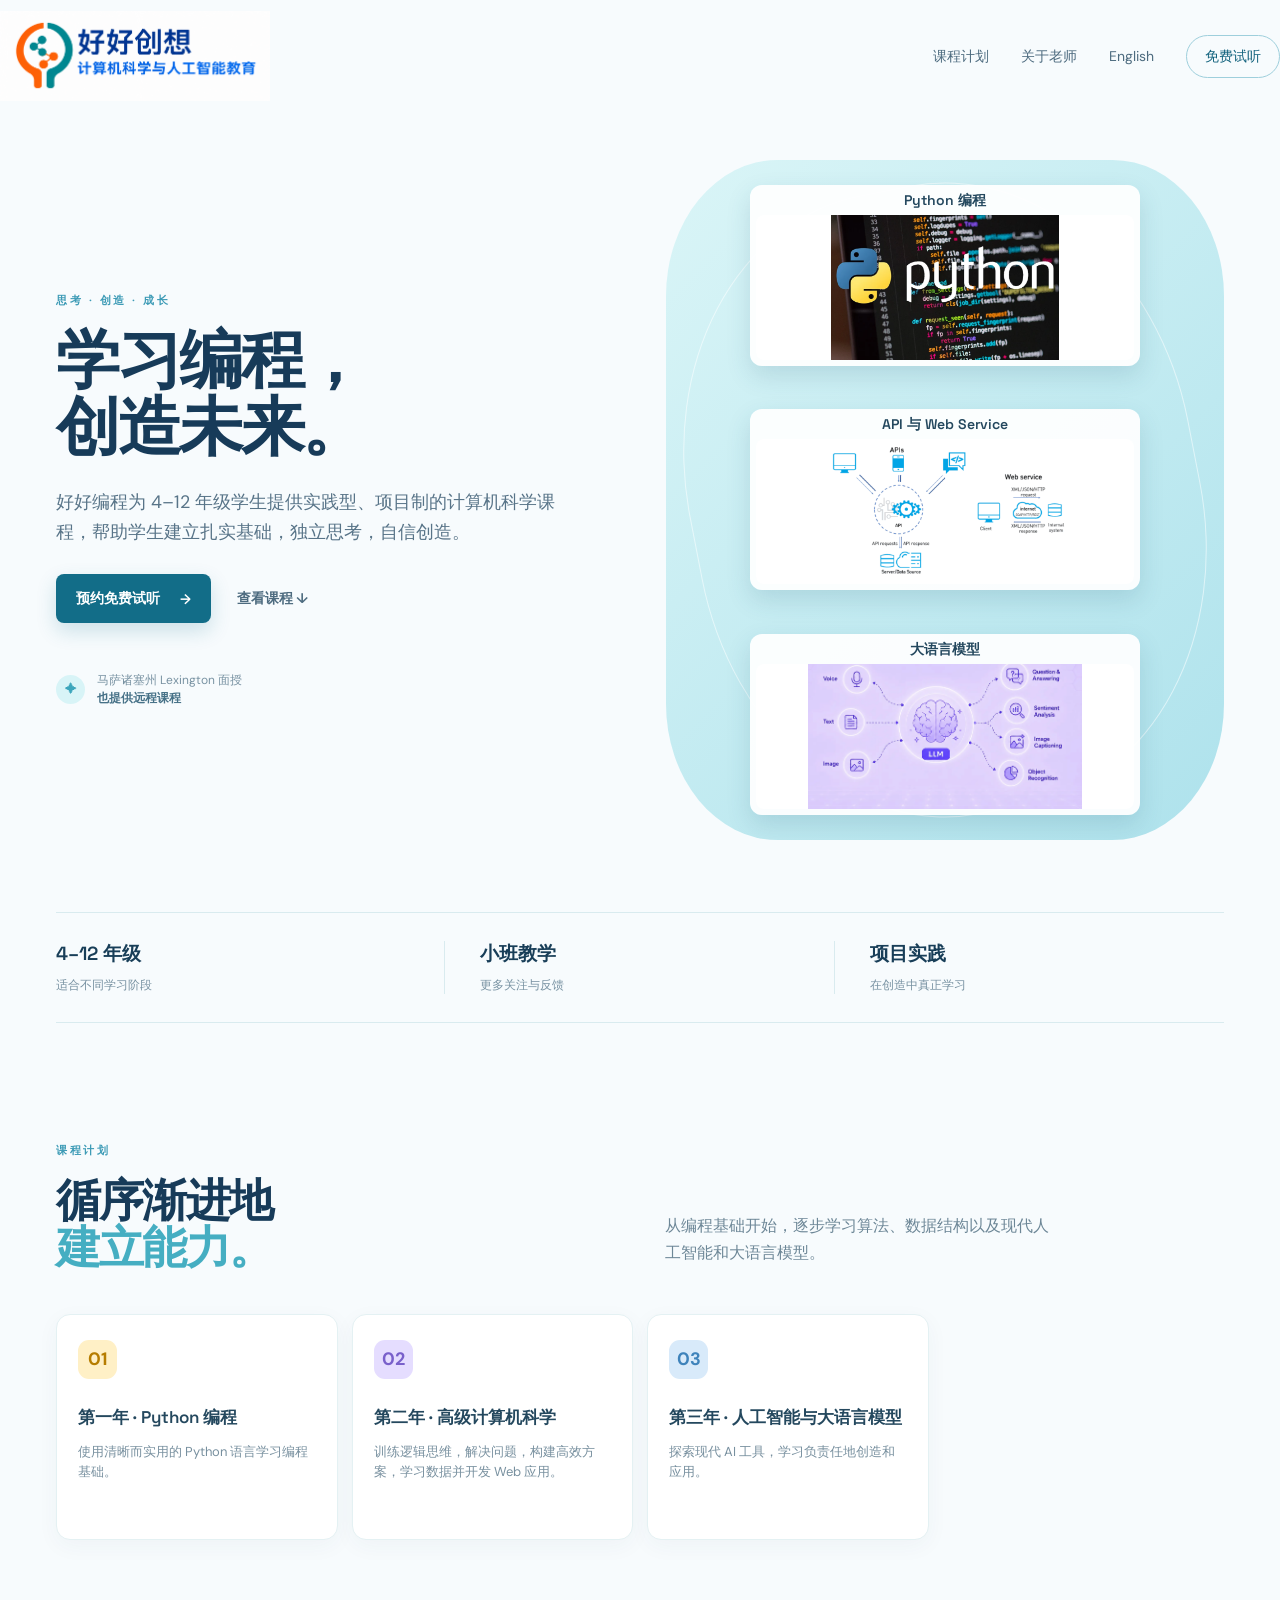
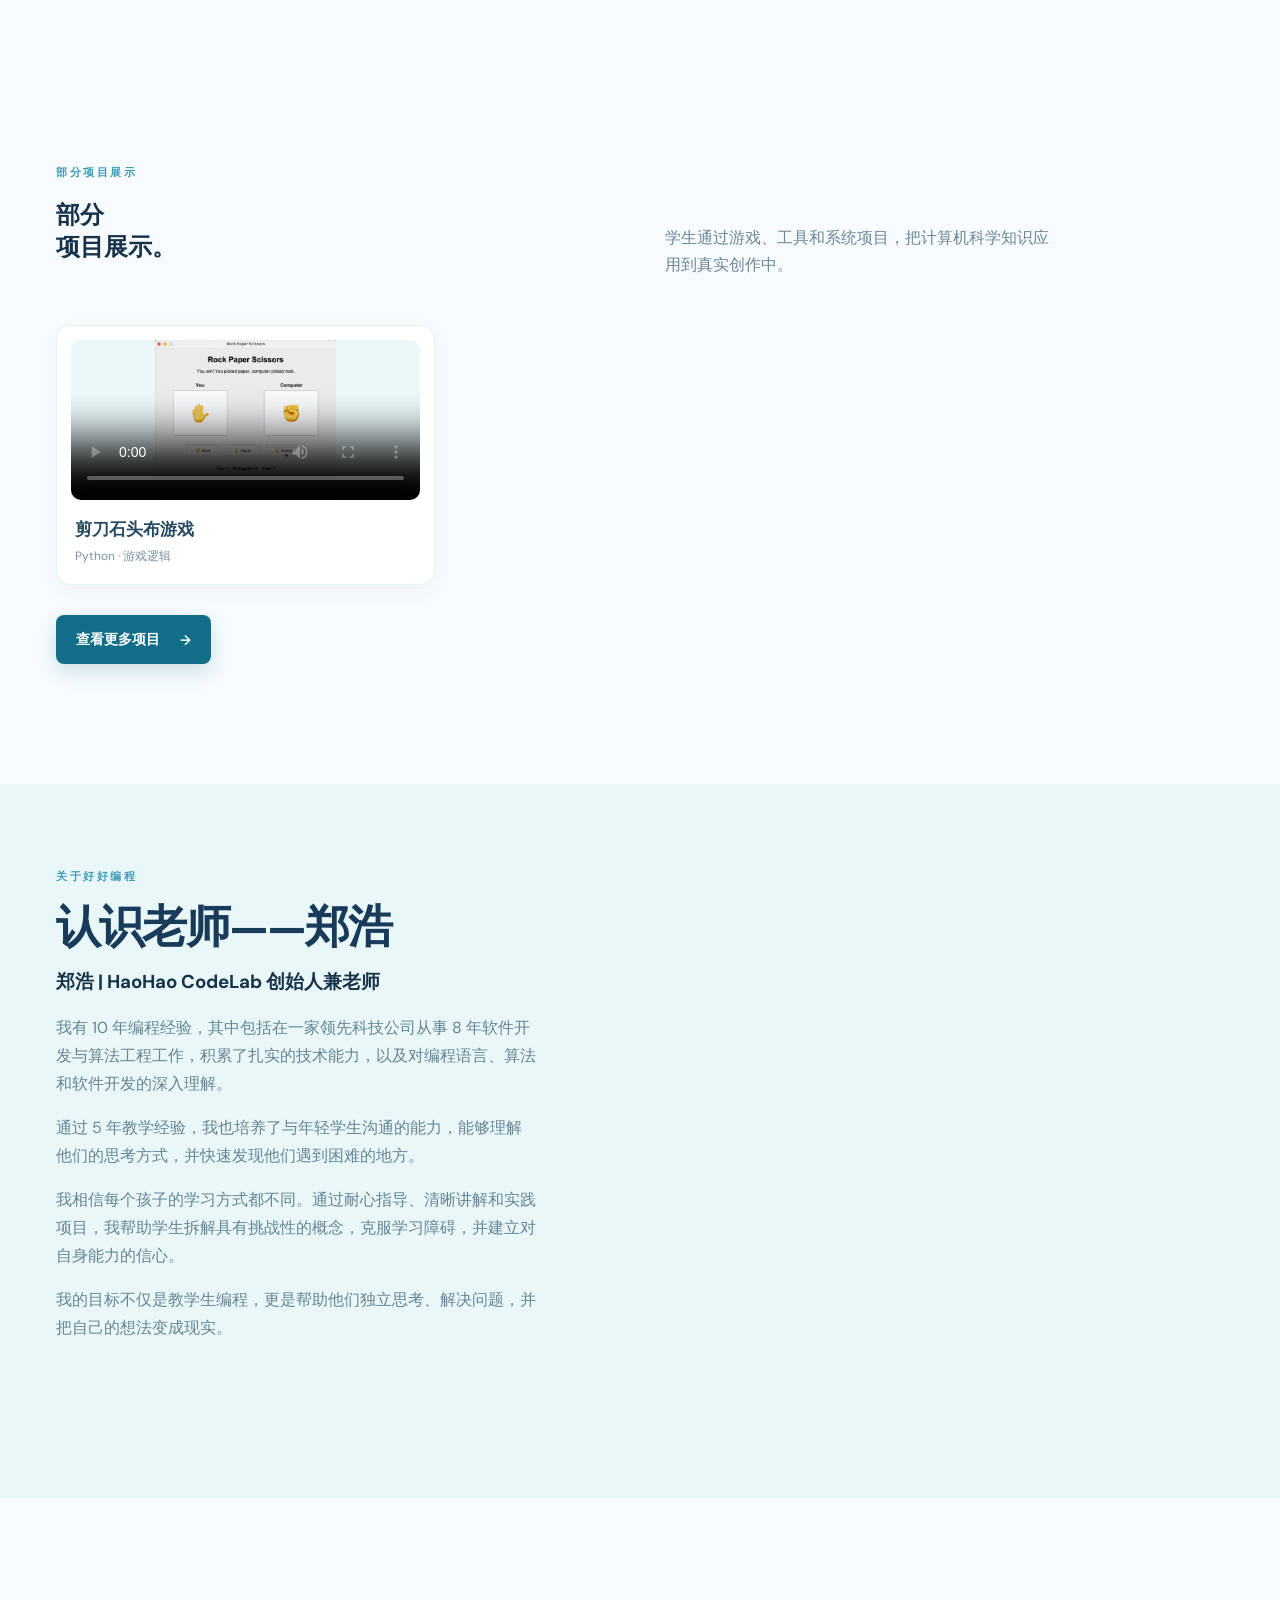
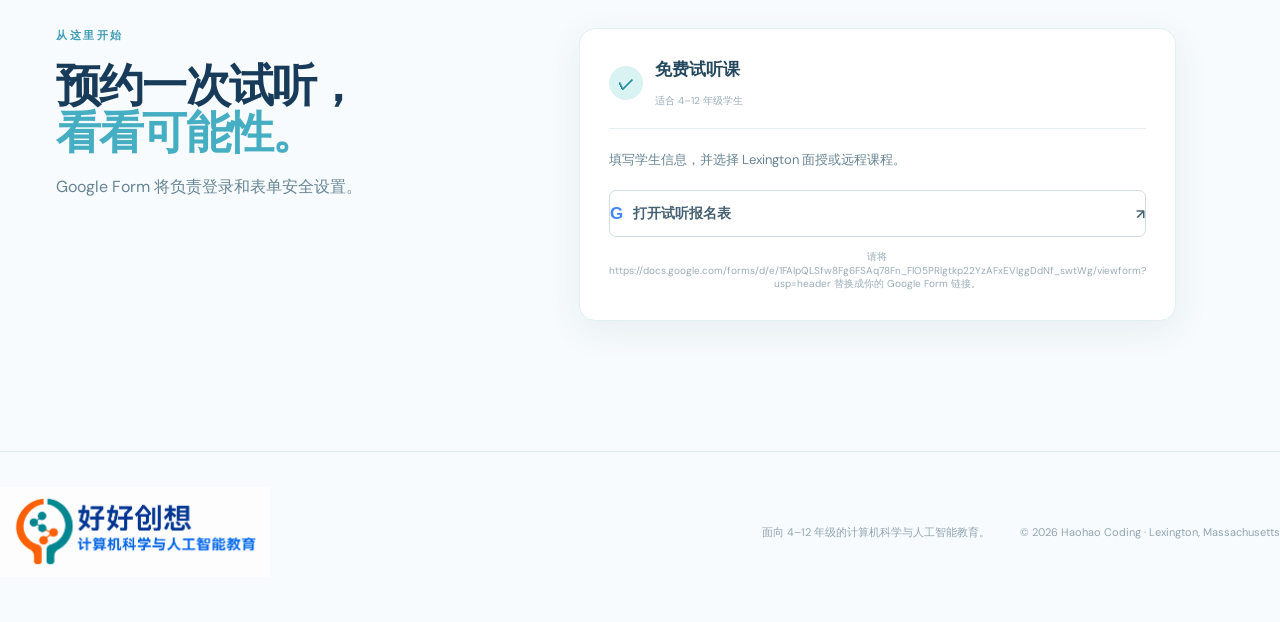
==== commit 443dfdd4: "add video/update website" ====
--- a/index-zh.html
+++ b/index-zh.html
@@ -1 +1 @@
-<!doctype html><html lang="zh-CN"><head><meta charset="utf-8"><meta name="viewport" content="width=device-width, initial-scale=1"><title>好好编程 | 计算机科学与人工智能教育</title><link rel="stylesheet" href="static/style.css"></head><body><header class="site-header"><a class="brand logo-brand" href="#top"><img src="static/logo-chinese.png" alt="好好创想"></a><nav><a href="#programs">课程计划</a><a href="#about">关于老师</a><a href="index.html">English</a><a class="nav-cta" href="https://docs.google.com/forms/d/e/1FAIpQLSfw8Fg6FSAq78Fn_FIO5PRlgtkp22YzAFxEVlggDdNf_swtWg/viewform?usp=header">免费试听</a></nav></header><main id="top"><section class="hero-home"><div class="hero-copy"><p class="eyebrow">思考 · 创造 · 成长</p><h1>学习编程，<br><span>创造未来。</span></h1><p class="hero-lede">好好编程为 5–12 年级学生提供实践型、项目制的计算机科学课程，帮助学生建立扎实基础，独立思考，自信创造。</p><div class="hero-actions"><a class="button primary" href="https://docs.google.com/forms/d/e/1FAIpQLSfw8Fg6FSAq78Fn_FIO5PRlgtkp22YzAFxEVlggDdNf_swtWg/viewform?usp=header">预约免费试听 <span>→</span></a><a class="text-link" href="#programs">查看课程 ↓</a></div><div class="hero-note"><span class="note-icon">✦</span><span>马萨诸塞州 Lexington 面授<br><strong>也提供远程课程</strong></span></div></div><div class="hero-art"><div class="visual-cards"><article class="visual-card"><img src="static/python-programming.png" alt="Python 编程"><strong>Python 编程</strong></article><article class="visual-card"><img src="static/api-web-service.png" alt="API、Web Service、服务器与数据源"><strong>API 与 Web Service</strong></article><article class="visual-card"><img src="static/llm-applications.png" alt="大语言模型应用"><strong>大语言模型</strong></article></div><div class="spark">✦</div></div></section><section class="trust-row"><div><strong>5–12 年级</strong><span>适合不同学习阶段</span></div><div><strong>小班教学</strong><span>更多关注与反馈</span></div><div><strong>项目实践</strong><span>在创造中真正学习</span></div></section><section id="programs" class="section"><div class="section-heading"><div><p class="eyebrow">课程计划</p><h2>循序渐进地<br><span>建立能力。</span></h2></div><p>从编程基础开始，逐步学习算法、数据结构以及现代人工智能和大语言模型。</p></div><div class="program-grid"><article><div class="program-icon python">01</div><h3>第一年 · Python 编程</h3><p>使用清晰而实用的 Python 语言学习编程基础。</p></article><article><div class="program-icon algorithms">02</div><h3>第二年 · 高级计算机科学</h3><p>训练逻辑思维，解决问题，构建高效方案，学习数据并开发 Web 应用。</p></article><article><div class="program-icon ai">03</div><h3>第三年 · 人工智能与大语言模型</h3><p>探索现代 AI 工具，学习负责任地创造和应用。</p></article></div></section><section id="projects" class="projects-section"><div class="section-heading"><div><p class="eyebrow">项目展示 · PROJECT SHOWCASE</p><h2>把想法变成<br><span>真实作品。</span></h2></div><p>学生通过游戏、工具和系统项目，把计算机科学知识应用到真实创作中。</p></div><div class="project-grid"><article class="project-card"><div class="video-placeholder">▶<small>视频预览</small></div><h3>剪刀石头布游戏</h3><p>Python · 游戏逻辑</p></article><article class="project-card"><div class="video-placeholder">▶<small>视频预览</small></div><h3>智能 AI 助手</h3><p>Python · 大语言模型 · 对话</p></article><article class="project-card"><div class="video-placeholder">▶<small>视频预览</small></div><h3>学生成绩分析系统</h3><p>Python · 数据 · 可视化</p></article></div><a class="button primary project-more" href="https://docs.google.com/forms/d/e/1FAIpQLSfw8Fg6FSAq78Fn_FIO5PRlgtkp22YzAFxEVlggDdNf_swtWg/viewform?usp=header">查看更多项目 <span>→</span></a></section><section id="about" class="about-section"><div class="about-copy"><p class="eyebrow">关于好好编程</p><h2>自信来自于<br><span>亲手创造。</span></h2><p>10 年软件开发与算法工程经验 · 5 年教学经验</p><p>我有 10 年编程经验，其中包括在一家领先科技公司从事 8 年软件开发与算法工程工作，积累了扎实的技术能力，以及对编程语言、算法和软件开发的深入理解。</p><p>通过 5 年教学经验，我也培养了与年轻学生沟通的能力，能够理解他们的思考方式，并快速发现他们遇到困难的地方。</p><p>我相信每个孩子的学习方式都不同。通过耐心指导、清晰讲解和实践项目，我帮助学生拆解具有挑战性的概念，克服学习障碍，并建立对自身能力的信心。</p><p>我的目标不仅是教学生编程，更是帮助他们独立思考、解决问题，并把自己的想法变成现实。</p></div></section><section id="trial" class="trial-section"><div><p class="eyebrow">从这里开始</p><h2>预约一次试听，<br><span>看看可能性。</span></h2><p>Google Form 将负责登录和表单安全设置。</p></div><div class="trial-card"><div class="form-intro"><span class="form-check">✓</span><div><strong>免费试听课</strong><small>适合 5–12 年级学生</small></div></div><p class="form-copy">填写学生信息，并选择 Lexington 面授或远程课程。</p><a class="google-button google-link" href="https://docs.google.com/forms/d/e/1FAIpQLSfw8Fg6FSAq78Fn_FIO5PRlgtkp22YzAFxEVlggDdNf_swtWg/viewform?usp=header" target="_blank" rel="noopener"><span class="google-g">G</span> 打开试听报名表 <span class="link-arrow">↗</span></a><small class="form-footnote">请将 https://docs.google.com/forms/d/e/1FAIpQLSfw8Fg6FSAq78Fn_FIO5PRlgtkp22YzAFxEVlggDdNf_swtWg/viewform?usp=header 替换成你的 Google Form 链接。</small></div></section></main><footer><a class="brand logo-brand" href="#top"><img src="static/logo-chinese.png" alt="好好创想"></a><p>面向 5–12 年级的计算机科学与人工智能教育。</p><span>© 2026 Haohao Coding · Lexington, Massachusetts</span></footer></body></html>
+<!doctype html><html lang="zh-CN"><head><meta charset="utf-8"><meta name="viewport" content="width=device-width, initial-scale=1"><title>好好编程 | 计算机科学与人工智能教育</title><link rel="stylesheet" href="static/style.css"></head><body><header class="site-header"><a class="brand logo-brand" href="#top"><img src="static/logo-chinese.png" alt="好好创想"></a><nav><a href="#programs">课程计划</a><a href="#about">关于老师</a><a href="index.html">English</a><a class="nav-cta" href="https://docs.google.com/forms/d/e/1FAIpQLSfw8Fg6FSAq78Fn_FIO5PRlgtkp22YzAFxEVlggDdNf_swtWg/viewform?usp=header">免费试听</a></nav></header><main id="top"><section class="hero-home"><div class="hero-copy"><p class="eyebrow">思考 · 创造 · 成长</p><h1>学习编程，<br><span>创造未来。</span></h1><p class="hero-lede">好好编程为 4–12 年级学生提供实践型、项目制的计算机科学课程，帮助学生建立扎实基础，独立思考，自信创造。</p><div class="hero-actions"><a class="button primary" href="https://docs.google.com/forms/d/e/1FAIpQLSfw8Fg6FSAq78Fn_FIO5PRlgtkp22YzAFxEVlggDdNf_swtWg/viewform?usp=header">预约免费试听 <span>→</span></a><a class="text-link" href="#programs">查看课程 ↓</a></div><div class="hero-note"><span class="note-icon">✦</span><span>马萨诸塞州 Lexington 面授<br><strong>也提供远程课程</strong></span></div></div><div class="hero-art"><div class="visual-cards"><article class="visual-card"><img src="static/python-programming.png" alt="Python 编程"><strong>Python 编程</strong></article><article class="visual-card"><img src="static/api-web-service.png" alt="API、Web Service、服务器与数据源"><strong>API 与 Web Service</strong></article><article class="visual-card"><img src="static/llm-applications.png" alt="大语言模型应用"><strong>大语言模型</strong></article></div><div class="spark">✦</div></div></section><section class="trust-row"><div><strong>4–12 年级</strong><span>适合不同学习阶段</span></div><div><strong>小班教学</strong><span>更多关注与反馈</span></div><div><strong>项目实践</strong><span>在创造中真正学习</span></div></section><section id="programs" class="section"><div class="section-heading"><div><p class="eyebrow">课程计划</p><h2>循序渐进地<br><span>建立能力。</span></h2></div><p>从编程基础开始，逐步学习算法、数据结构以及现代人工智能和大语言模型。</p></div><div class="program-grid"><article><div class="program-icon python">01</div><h3>第一年 · Python 编程</h3><p>使用清晰而实用的 Python 语言学习编程基础。</p></article><article><div class="program-icon algorithms">02</div><h3>第二年 · 高级计算机科学</h3><p>训练逻辑思维，解决问题，构建高效方案，学习数据并开发 Web 应用。</p></article><article><div class="program-icon ai">03</div><h3>第三年 · 人工智能与大语言模型</h3><p>探索现代 AI 工具，学习负责任地创造和应用。</p></article></div></section><section id="projects" class="projects-section"><div class="section-heading"><div><p class="eyebrow">部分项目展示</p><h2>部分<br><span>项目展示。</span></h2></div><p>学生通过游戏、工具和系统项目，把计算机科学知识应用到真实创作中。</p></div><div class="project-grid"><article class="project-card"><video class="project-video" controls preload="metadata" poster="static/rockpaperscissors.png"><source src="static/projects.mp4" type="video/mp4">您的浏览器不支持视频播放。</video><h3>剪刀石头布游戏</h3><p>Python · 游戏逻辑</p></article></div><a class="button primary project-more" href="https://docs.google.com/forms/d/e/1FAIpQLSfw8Fg6FSAq78Fn_FIO5PRlgtkp22YzAFxEVlggDdNf_swtWg/viewform?usp=header">查看更多项目 <span>→</span></a></section><section id="about" class="about-section"><div class="about-copy"><p class="eyebrow">关于好好编程</p><h2>认识老师——郑浩</h2><h3>郑浩 | HaoHao CodeLab 创始人兼老师</h3><p>我有 10 年编程经验，其中包括在一家领先科技公司从事 8 年软件开发与算法工程工作，积累了扎实的技术能力，以及对编程语言、算法和软件开发的深入理解。</p><p>通过 5 年教学经验，我也培养了与年轻学生沟通的能力，能够理解他们的思考方式，并快速发现他们遇到困难的地方。</p><p>我相信每个孩子的学习方式都不同。通过耐心指导、清晰讲解和实践项目，我帮助学生拆解具有挑战性的概念，克服学习障碍，并建立对自身能力的信心。</p><p>我的目标不仅是教学生编程，更是帮助他们独立思考、解决问题，并把自己的想法变成现实。</p></div></section><section id="trial" class="trial-section"><div><p class="eyebrow">从这里开始</p><h2>预约一次试听，<br><span>看看可能性。</span></h2><p>Google Form 将负责登录和表单安全设置。</p></div><div class="trial-card"><div class="form-intro"><span class="form-check">✓</span><div><strong>免费试听课</strong><small>适合 4–12 年级学生</small></div></div><p class="form-copy">填写学生信息，并选择 Lexington 面授或远程课程。</p><a class="google-button google-link" href="https://docs.google.com/forms/d/e/1FAIpQLSfw8Fg6FSAq78Fn_FIO5PRlgtkp22YzAFxEVlggDdNf_swtWg/viewform?usp=header" target="_blank" rel="noopener"><span class="google-g">G</span> 打开试听报名表 <span class="link-arrow">↗</span></a><small class="form-footnote">请将 https://docs.google.com/forms/d/e/1FAIpQLSfw8Fg6FSAq78Fn_FIO5PRlgtkp22YzAFxEVlggDdNf_swtWg/viewform?usp=header 替换成你的 Google Form 链接。</small></div></section></main><footer><a class="brand logo-brand" href="#top"><img src="static/logo-chinese.png" alt="好好创想"></a><p>面向 4–12 年级的计算机科学与人工智能教育。</p><span>© 2026 Haohao Coding · Lexington, Massachusetts</span></footer></body></html>
--- a/static/style.css
+++ b/static/style.css
@@ -23,3 +23,7 @@
 .hero-art{border-radius:20% 20% 20% 20%}.pill{display:none}
 
 .visual-cards{inset:1% 15% 1%}
+
+@media(max-width:800px){.hero-art{display:none}}
+.project-video{display:block;width:100%;height:160px;object-fit:contain;border-radius:10px;background:#eaf8fa}
+.hero-copy h1 span{color:#173b59}
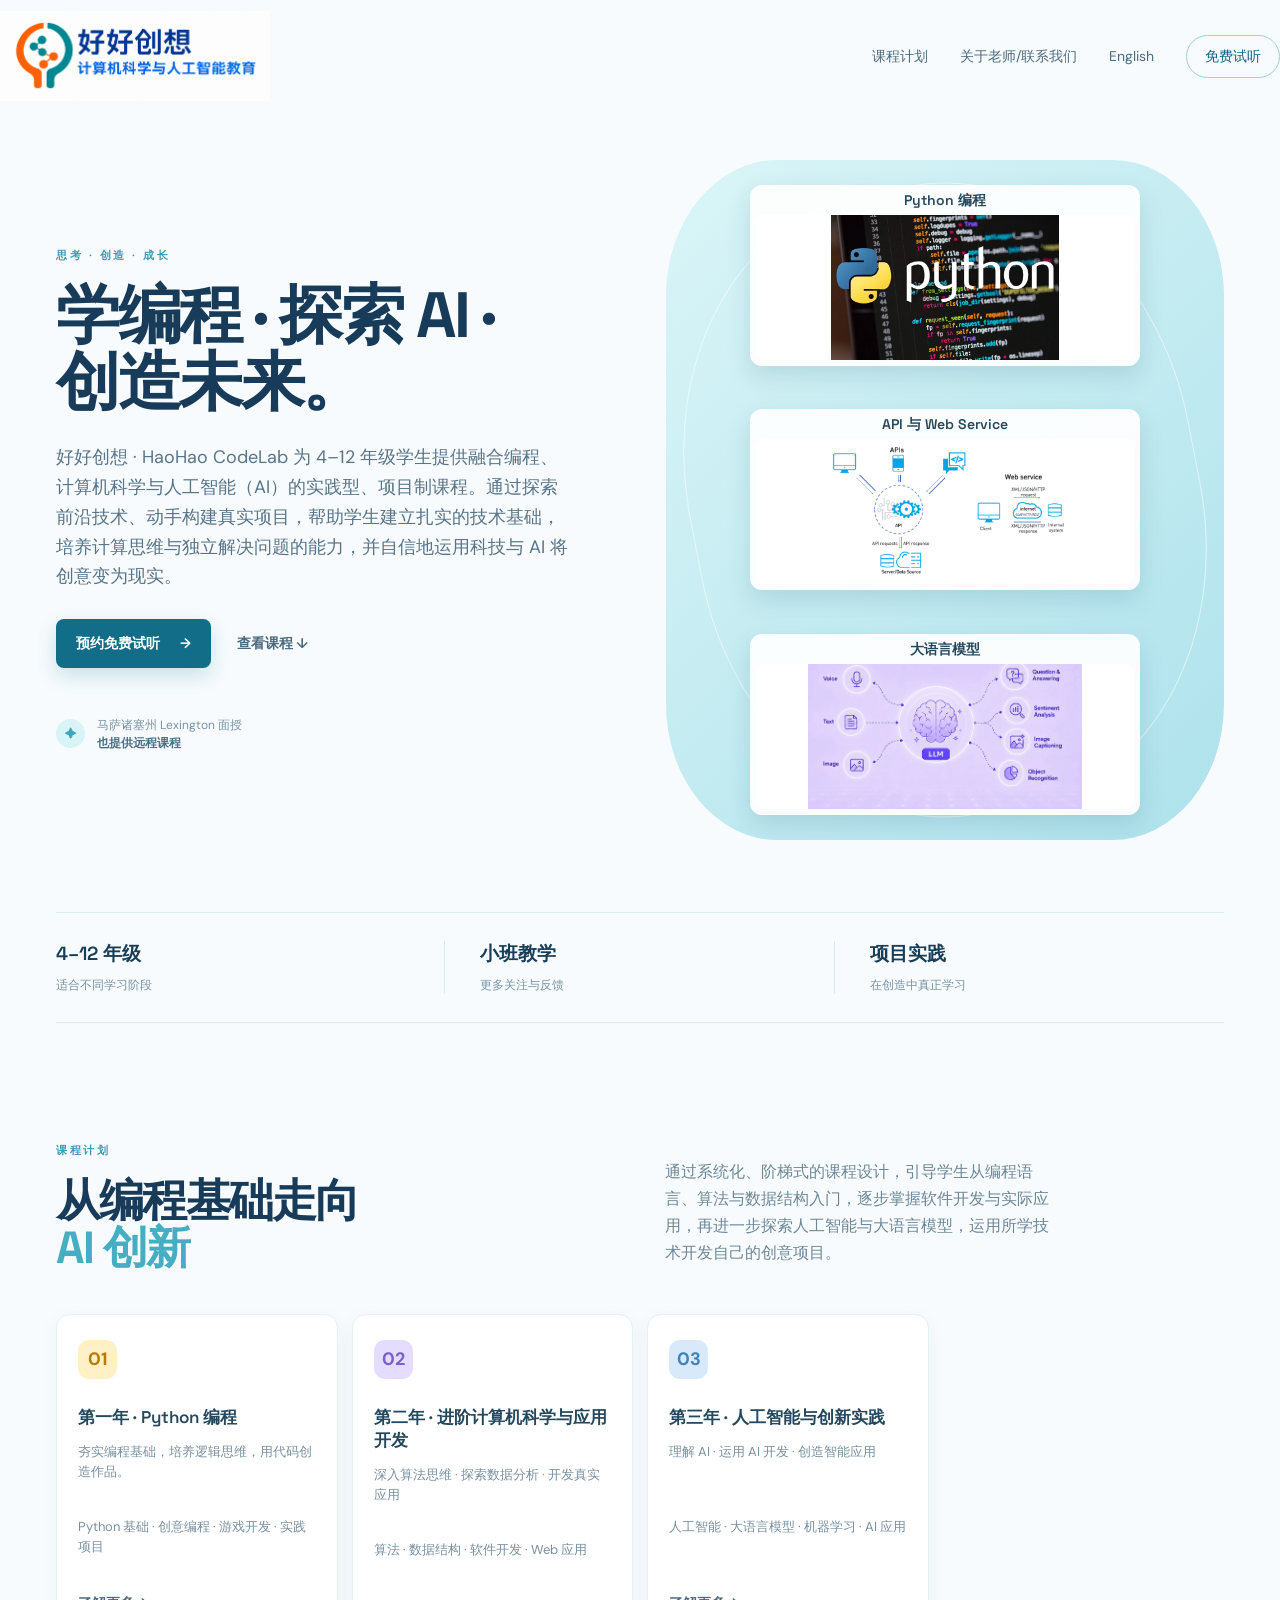
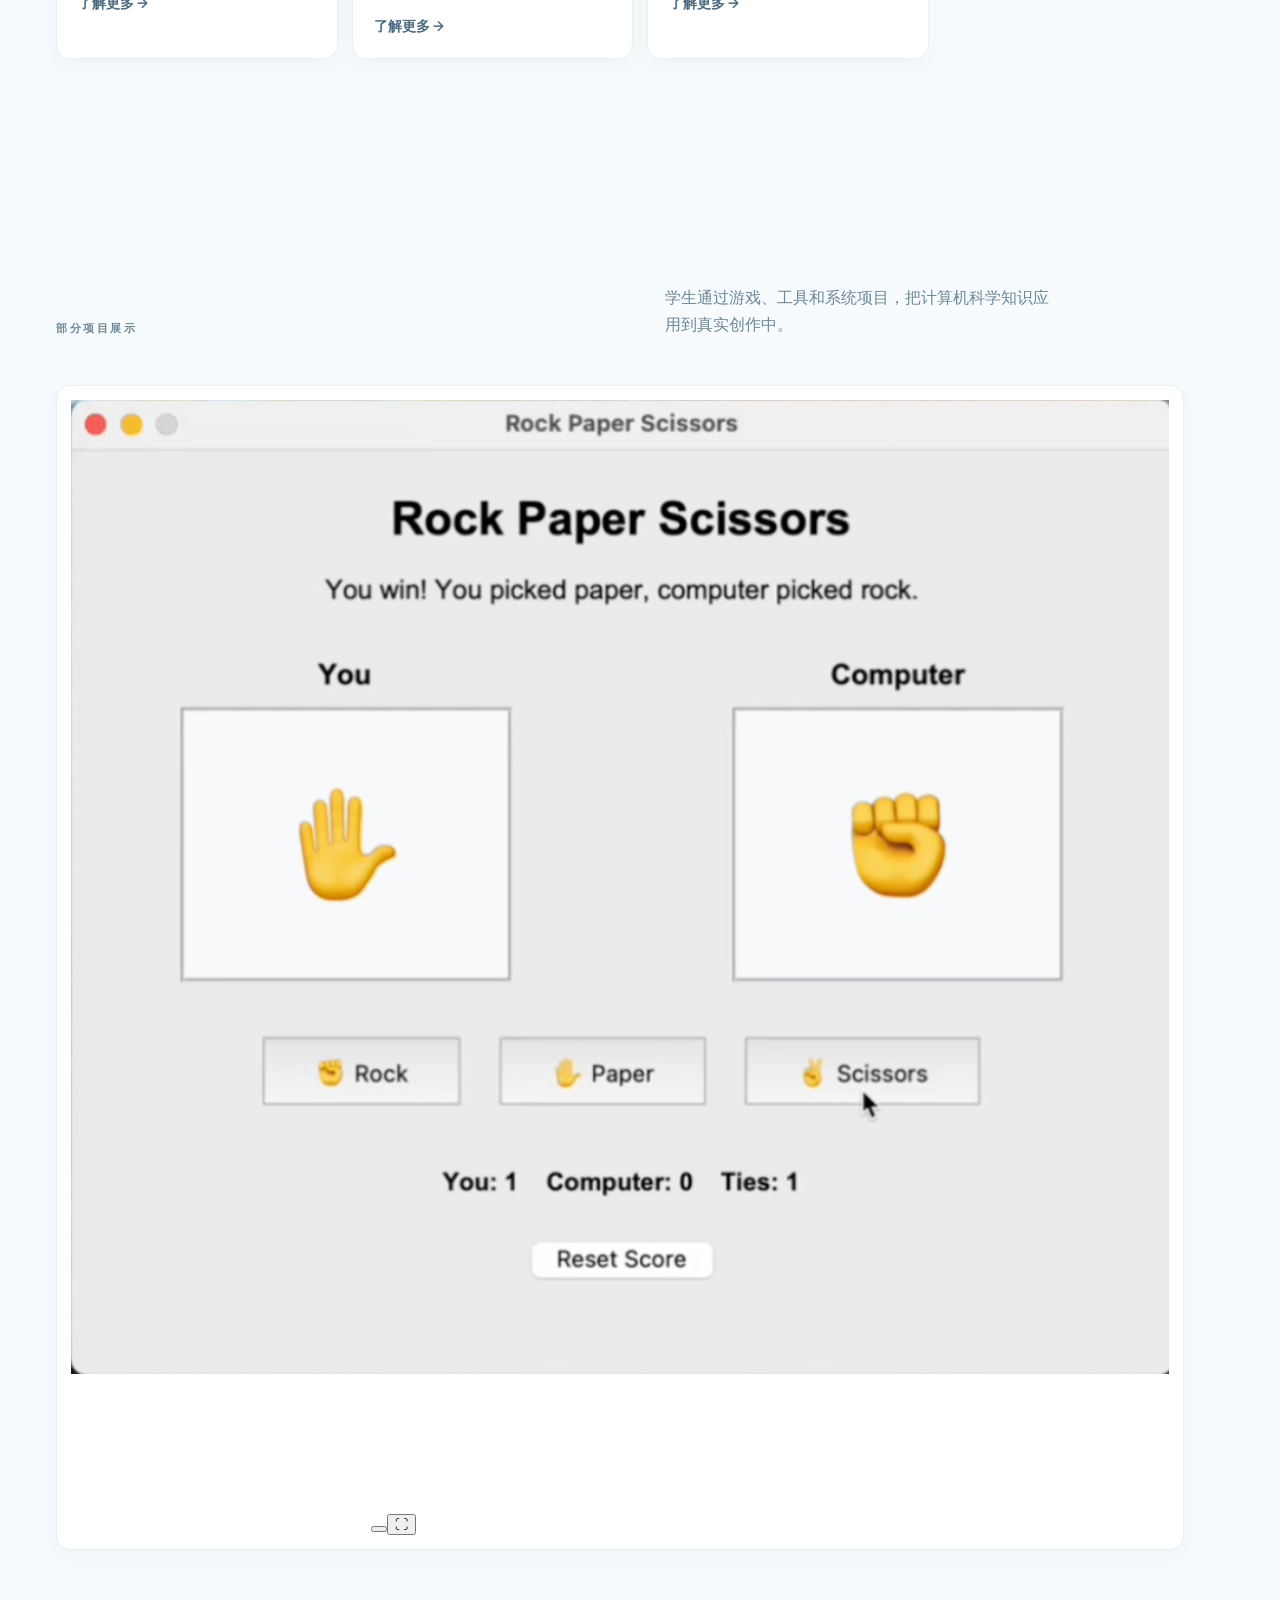
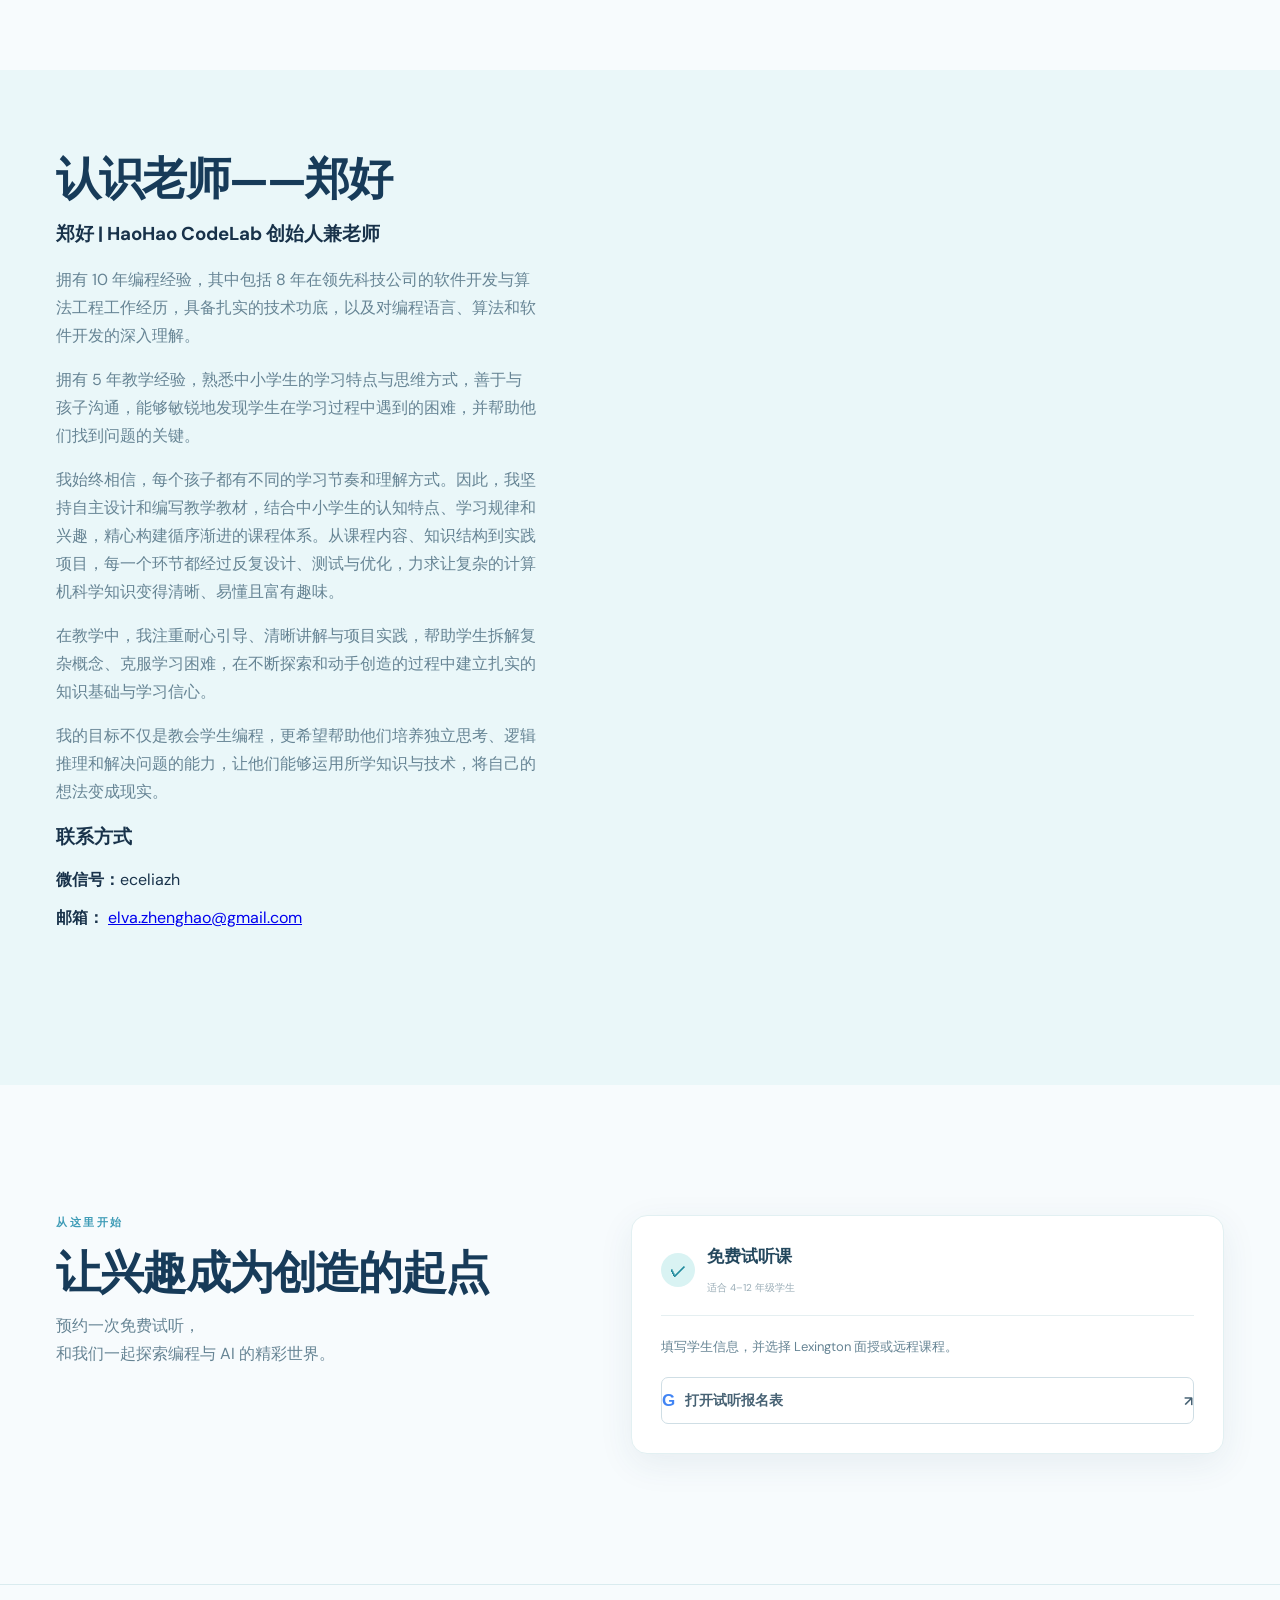
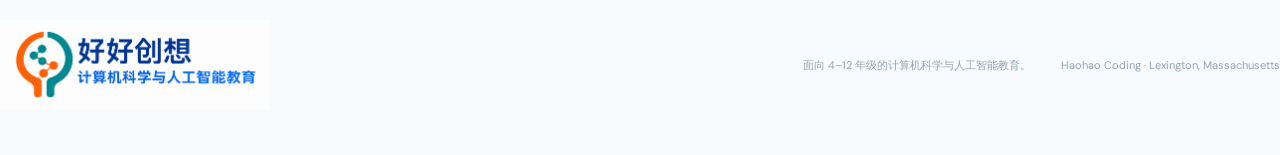
==== commit 5ce75e09: "update webpage" ====
--- a/index-zh.html
+++ b/index-zh.html
@@ -1 +1 @@
-<!doctype html><html lang="zh-CN"><head><meta charset="utf-8"><meta name="viewport" content="width=device-width, initial-scale=1"><title>好好编程 | 计算机科学与人工智能教育</title><link rel="stylesheet" href="static/style.css"></head><body><header class="site-header"><a class="brand logo-brand" href="#top"><img src="static/logo-chinese.png" alt="好好创想"></a><nav><a href="#programs">课程计划</a><a href="#about">关于老师</a><a href="index.html">English</a><a class="nav-cta" href="https://docs.google.com/forms/d/e/1FAIpQLSfw8Fg6FSAq78Fn_FIO5PRlgtkp22YzAFxEVlggDdNf_swtWg/viewform?usp=header">免费试听</a></nav></header><main id="top"><section class="hero-home"><div class="hero-copy"><p class="eyebrow">思考 · 创造 · 成长</p><h1>学习编程，<br><span>创造未来。</span></h1><p class="hero-lede">好好编程为 4–12 年级学生提供实践型、项目制的计算机科学课程，帮助学生建立扎实基础，独立思考，自信创造。</p><div class="hero-actions"><a class="button primary" href="https://docs.google.com/forms/d/e/1FAIpQLSfw8Fg6FSAq78Fn_FIO5PRlgtkp22YzAFxEVlggDdNf_swtWg/viewform?usp=header">预约免费试听 <span>→</span></a><a class="text-link" href="#programs">查看课程 ↓</a></div><div class="hero-note"><span class="note-icon">✦</span><span>马萨诸塞州 Lexington 面授<br><strong>也提供远程课程</strong></span></div></div><div class="hero-art"><div class="visual-cards"><article class="visual-card"><img src="static/python-programming.png" alt="Python 编程"><strong>Python 编程</strong></article><article class="visual-card"><img src="static/api-web-service.png" alt="API、Web Service、服务器与数据源"><strong>API 与 Web Service</strong></article><article class="visual-card"><img src="static/llm-applications.png" alt="大语言模型应用"><strong>大语言模型</strong></article></div><div class="spark">✦</div></div></section><section class="trust-row"><div><strong>4–12 年级</strong><span>适合不同学习阶段</span></div><div><strong>小班教学</strong><span>更多关注与反馈</span></div><div><strong>项目实践</strong><span>在创造中真正学习</span></div></section><section id="programs" class="section"><div class="section-heading"><div><p class="eyebrow">课程计划</p><h2>循序渐进地<br><span>建立能力。</span></h2></div><p>从编程基础开始，逐步学习算法、数据结构以及现代人工智能和大语言模型。</p></div><div class="program-grid"><article><div class="program-icon python">01</div><h3>第一年 · Python 编程</h3><p>使用清晰而实用的 Python 语言学习编程基础。</p></article><article><div class="program-icon algorithms">02</div><h3>第二年 · 高级计算机科学</h3><p>训练逻辑思维，解决问题，构建高效方案，学习数据并开发 Web 应用。</p></article><article><div class="program-icon ai">03</div><h3>第三年 · 人工智能与大语言模型</h3><p>探索现代 AI 工具，学习负责任地创造和应用。</p></article></div></section><section id="projects" class="projects-section"><div class="section-heading"><div><p class="eyebrow">部分项目展示</p><h2>部分<br><span>项目展示。</span></h2></div><p>学生通过游戏、工具和系统项目，把计算机科学知识应用到真实创作中。</p></div><div class="project-grid"><article class="project-card"><video class="project-video" controls preload="metadata" poster="static/rockpaperscissors.png"><source src="static/projects.mp4" type="video/mp4">您的浏览器不支持视频播放。</video><h3>剪刀石头布游戏</h3><p>Python · 游戏逻辑</p></article></div><a class="button primary project-more" href="https://docs.google.com/forms/d/e/1FAIpQLSfw8Fg6FSAq78Fn_FIO5PRlgtkp22YzAFxEVlggDdNf_swtWg/viewform?usp=header">查看更多项目 <span>→</span></a></section><section id="about" class="about-section"><div class="about-copy"><p class="eyebrow">关于好好编程</p><h2>认识老师——郑浩</h2><h3>郑浩 | HaoHao CodeLab 创始人兼老师</h3><p>我有 10 年编程经验，其中包括在一家领先科技公司从事 8 年软件开发与算法工程工作，积累了扎实的技术能力，以及对编程语言、算法和软件开发的深入理解。</p><p>通过 5 年教学经验，我也培养了与年轻学生沟通的能力，能够理解他们的思考方式，并快速发现他们遇到困难的地方。</p><p>我相信每个孩子的学习方式都不同。通过耐心指导、清晰讲解和实践项目，我帮助学生拆解具有挑战性的概念，克服学习障碍，并建立对自身能力的信心。</p><p>我的目标不仅是教学生编程，更是帮助他们独立思考、解决问题，并把自己的想法变成现实。</p></div></section><section id="trial" class="trial-section"><div><p class="eyebrow">从这里开始</p><h2>预约一次试听，<br><span>看看可能性。</span></h2><p>Google Form 将负责登录和表单安全设置。</p></div><div class="trial-card"><div class="form-intro"><span class="form-check">✓</span><div><strong>免费试听课</strong><small>适合 4–12 年级学生</small></div></div><p class="form-copy">填写学生信息，并选择 Lexington 面授或远程课程。</p><a class="google-button google-link" href="https://docs.google.com/forms/d/e/1FAIpQLSfw8Fg6FSAq78Fn_FIO5PRlgtkp22YzAFxEVlggDdNf_swtWg/viewform?usp=header" target="_blank" rel="noopener"><span class="google-g">G</span> 打开试听报名表 <span class="link-arrow">↗</span></a><small class="form-footnote">请将 https://docs.google.com/forms/d/e/1FAIpQLSfw8Fg6FSAq78Fn_FIO5PRlgtkp22YzAFxEVlggDdNf_swtWg/viewform?usp=header 替换成你的 Google Form 链接。</small></div></section></main><footer><a class="brand logo-brand" href="#top"><img src="static/logo-chinese.png" alt="好好创想"></a><p>面向 4–12 年级的计算机科学与人工智能教育。</p><span>© 2026 Haohao Coding · Lexington, Massachusetts</span></footer></body></html>
+<!doctype html><html lang="zh-CN"><head><meta charset="utf-8"><meta name="viewport" content="width=device-width, initial-scale=1"><title>好好编程 | 计算机科学与人工智能教育</title><link rel="stylesheet" href="static/style.css"></head><body><header class="site-header"><a class="brand logo-brand" href="#top"><img src="static/logo-chinese.png" alt="好好创想"></a><nav><a href="#programs">课程计划</a><a href="#about">关于老师/联系我们</a><a href="index.html">English</a><a class="nav-cta" href="https://docs.google.com/forms/d/e/1FAIpQLSfw8Fg6FSAq78Fn_FIO5PRlgtkp22YzAFxEVlggDdNf_swtWg/viewform?usp=header">免费试听</a></nav></header><main id="top"><section class="hero-home"><div class="hero-copy"><p class="eyebrow">思考 · 创造 · 成长</p><h1>学编程 · 探索 AI ·<br><span>创造未来。</span></h1><p class="hero-lede">好好创想 · HaoHao CodeLab 为 4–12 年级学生提供融合编程、计算机科学与人工智能（AI）的实践型、项目制课程。通过探索前沿技术、动手构建真实项目，帮助学生建立扎实的技术基础，培养计算思维与独立解决问题的能力，并自信地运用科技与 AI 将创意变为现实。</p><div class="hero-actions"><a class="button primary" href="https://docs.google.com/forms/d/e/1FAIpQLSfw8Fg6FSAq78Fn_FIO5PRlgtkp22YzAFxEVlggDdNf_swtWg/viewform?usp=header">预约免费试听 <span>→</span></a><a class="text-link" href="#programs">查看课程 ↓</a></div><div class="hero-note"><span class="note-icon">✦</span><span>马萨诸塞州 Lexington 面授<br><strong>也提供远程课程</strong></span></div></div><div class="hero-art"><div class="visual-cards"><article class="visual-card"><img src="static/python-programming.png" alt="Python 编程"><strong>Python 编程</strong></article><article class="visual-card"><img src="static/api-web-service.png" alt="API、Web Service、服务器与数据源"><strong>API 与 Web Service</strong></article><article class="visual-card"><img src="static/llm-applications.png" alt="大语言模型应用"><strong>大语言模型</strong></article></div><div class="spark">✦</div></div></section><section class="trust-row"><div><strong>4–12 年级</strong><span>适合不同学习阶段</span></div><div><strong>小班教学</strong><span>更多关注与反馈</span></div><div><strong>项目实践</strong><span>在创造中真正学习</span></div></section><section id="programs" class="section"><div class="section-heading"><div><p class="eyebrow">课程计划</p><h2>从编程基础走向<br><span>AI 创新</span></h2></div><p>通过系统化、阶梯式的课程设计，引导学生从编程语言、算法与数据结构入门，逐步掌握软件开发与实际应用，再进一步探索人工智能与大语言模型，运用所学技术开发自己的创意项目。</p></div><div class="program-grid"><article><div class="program-icon python">01</div><h3>第一年 · Python 编程</h3><p>夯实编程基础，培养逻辑思维，用代码创造作品。</p><p>Python 基础 · 创意编程 · 游戏开发 · 实践项目</p><a class="text-link course-link" href="year1-zh.html">了解更多 →</a></article><article><div class="program-icon algorithms">02</div><h3>第二年 · 进阶计算机科学与应用开发</h3><p>深入算法思维 · 探索数据分析 · 开发真实应用</p><p>算法 · 数据结构 · 软件开发 · Web 应用</p><a class="text-link course-link" href="year2-zh.html">了解更多 →</a></article><article><div class="program-icon ai">03</div><h3>第三年 · 人工智能与创新实践</h3><p>理解 AI · 运用 AI 开发 · 创造智能应用</p><p>人工智能 · 大语言模型 · 机器学习 · AI 应用</p><a class="text-link course-link" href="year3-zh.html">了解更多 →</a></article></div></section><section id="projects" class="projects-section"><div class="section-heading"><div><p class="eyebrow">部分项目展示</p></div><p>学生通过游戏、工具和系统项目，把计算机科学知识应用到真实创作中。</p></div><div class="project-grid"><article class="project-card"><div class="video-preview"><img class="video-preview-image" src="static/rockpaperscissors.png" alt="剪刀石头布项目预览"><video preload="none" playsinline aria-label="剪刀石头布项目视频"><source src="static/projects.mp4" type="video/mp4">您的浏览器不支持视频播放。</video><button class="video-play-button" type="button" aria-label="播放项目视频"></button><button class="video-fullscreen-button" type="button" aria-label="全屏观看视频">⛶</button></div></article></div></section><section id="about" class="about-section"><div class="about-copy"><h2 class="instructor-heading">认识老师——郑好</h2><h3>郑好 | HaoHao CodeLab 创始人兼老师</h3><p>拥有 10 年编程经验，其中包括 8 年在领先科技公司的软件开发与算法工程工作经历，具备扎实的技术功底，以及对编程语言、算法和软件开发的深入理解。</p><p>拥有 5 年教学经验，熟悉中小学生的学习特点与思维方式，善于与孩子沟通，能够敏锐地发现学生在学习过程中遇到的困难，并帮助他们找到问题的关键。</p><p>我始终相信，每个孩子都有不同的学习节奏和理解方式。因此，我坚持自主设计和编写教学教材，结合中小学生的认知特点、学习规律和兴趣，精心构建循序渐进的课程体系。从课程内容、知识结构到实践项目，每一个环节都经过反复设计、测试与优化，力求让复杂的计算机科学知识变得清晰、易懂且富有趣味。</p><p>在教学中，我注重耐心引导、清晰讲解与项目实践，帮助学生拆解复杂概念、克服学习困难，在不断探索和动手创造的过程中建立扎实的知识基础与学习信心。</p><p>我的目标不仅是教会学生编程，更希望帮助他们培养独立思考、逻辑推理和解决问题的能力，让他们能够运用所学知识与技术，将自己的想法变成现实。</p><div id="contact" class="contact-details"><h3>联系方式</h3><p><strong>微信号：</strong>eceliazh</p><p><strong>邮箱：</strong> <a href="mailto:elva.zhenghao@gmail.com">elva.zhenghao@gmail.com</a></p></div></div></section><section id="trial" class="trial-section"><div><p class="eyebrow">从这里开始</p><h2>让兴趣成为创造的起点</h2><p>预约一次免费试听，<br>和我们一起探索编程与 AI 的精彩世界。</p></div><div class="trial-card"><div class="form-intro"><span class="form-check">✓</span><div><strong>免费试听课</strong><small>适合 4–12 年级学生</small></div></div><p class="form-copy">填写学生信息，并选择 Lexington 面授或远程课程。</p><a class="google-button google-link" href="https://docs.google.com/forms/d/e/1FAIpQLSfw8Fg6FSAq78Fn_FIO5PRlgtkp22YzAFxEVlggDdNf_swtWg/viewform?usp=header" target="_blank" rel="noopener"><span class="google-g">G</span> 打开试听报名表 <span class="link-arrow">↗</span></a></div></section></main><footer><a class="brand logo-brand" href="#top"><img src="static/logo-chinese.png" alt="好好创想"></a><p>面向 4–12 年级的计算机科学与人工智能教育。</p><span>Haohao Coding · Lexington, Massachusetts</span></footer><script src="static/video-preview.js"></script></body></html>
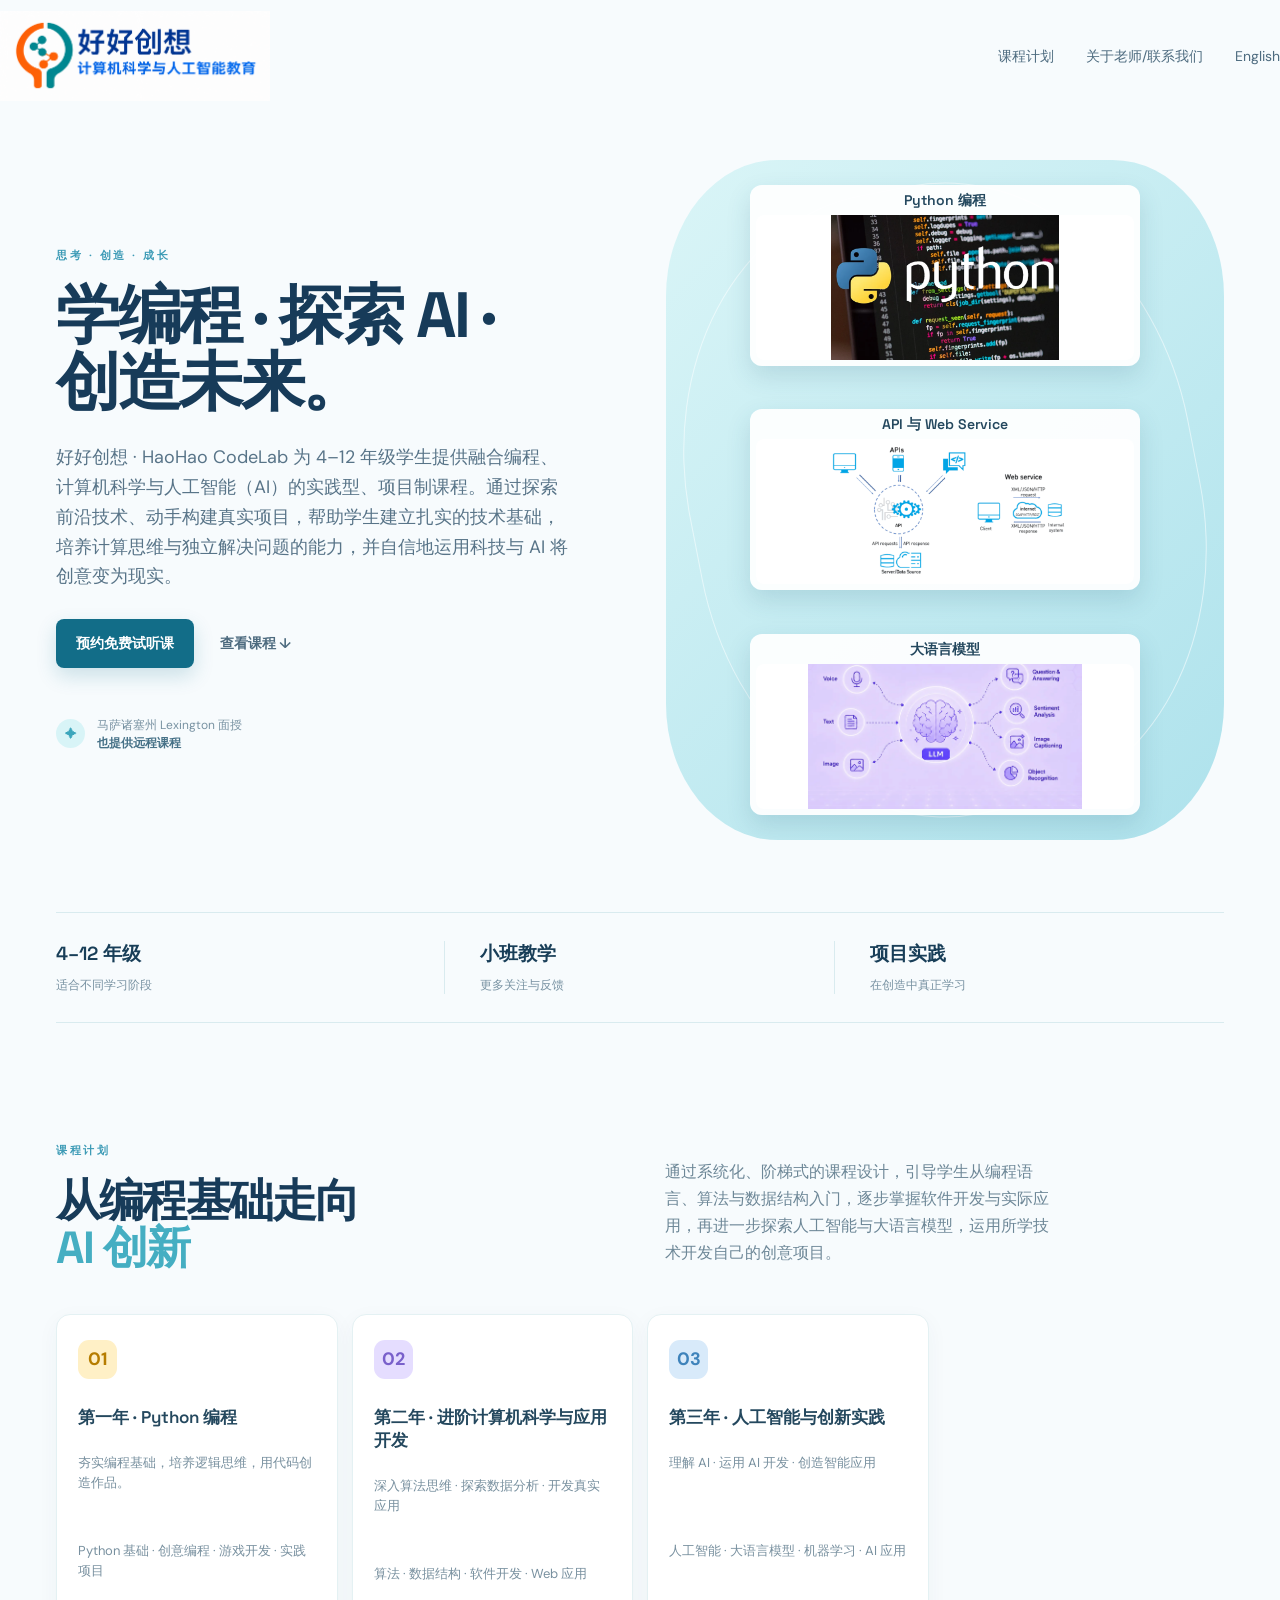
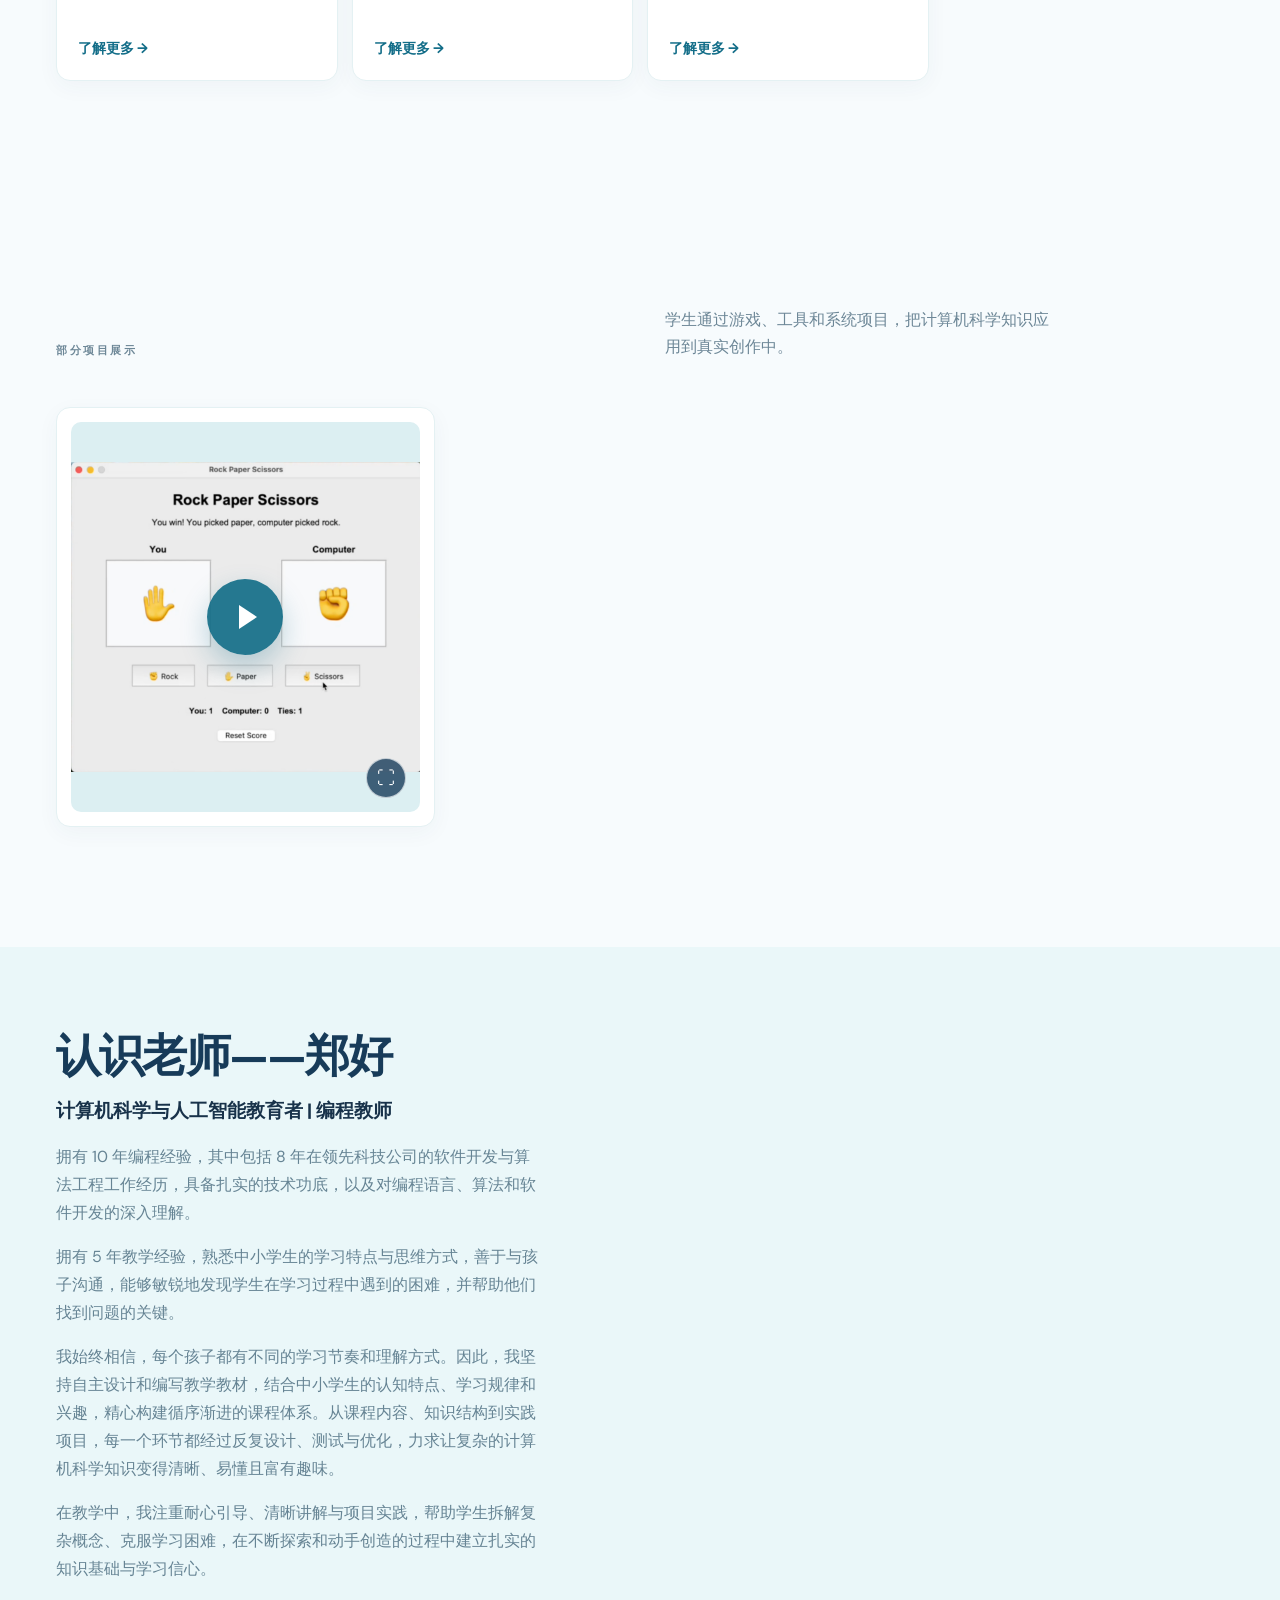
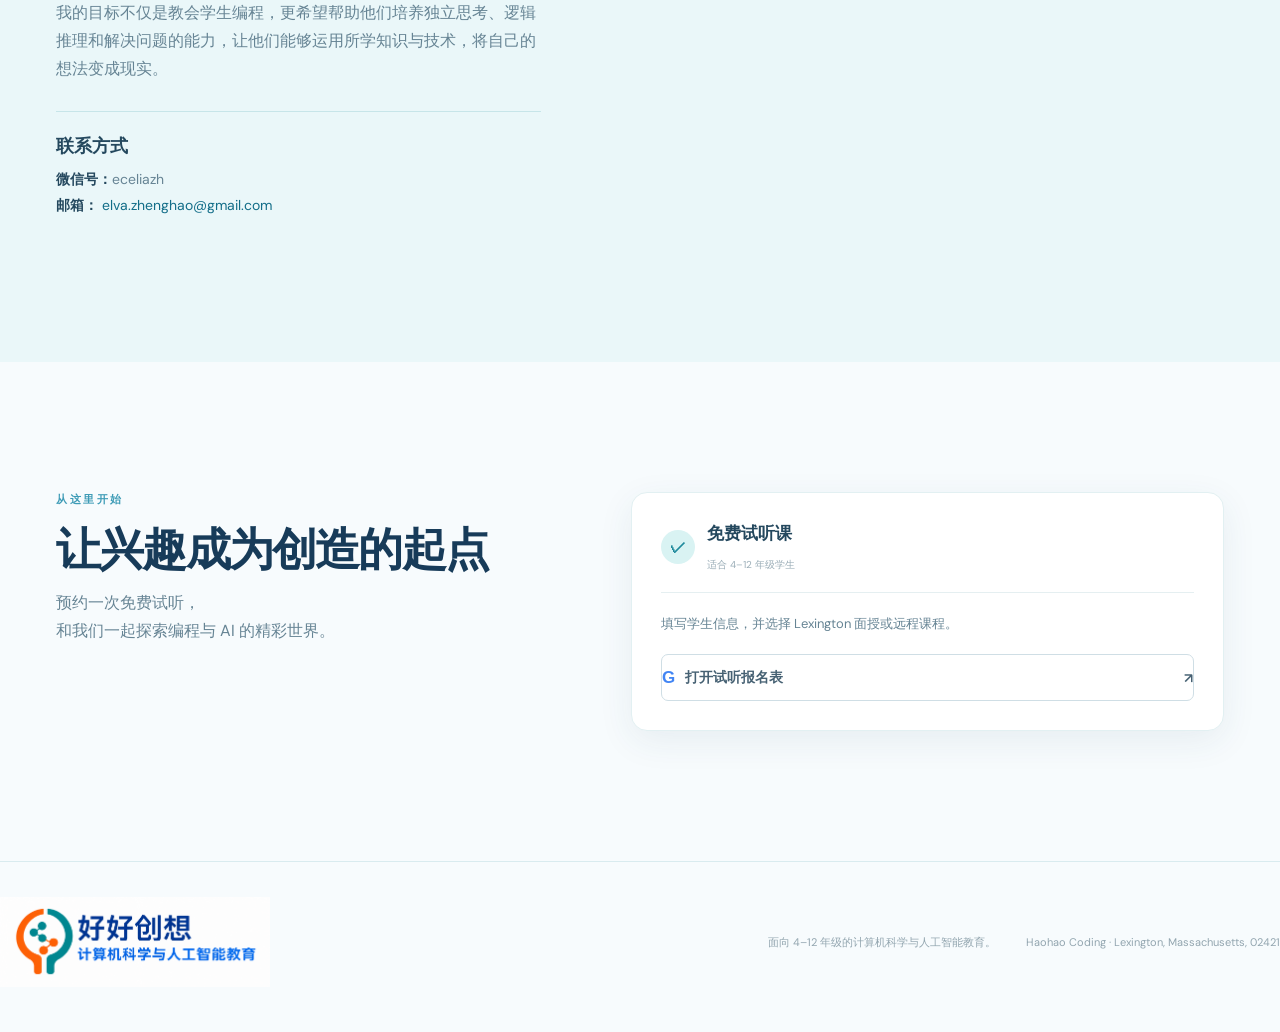
==== commit 728ef0b2: "update video etc" ====
--- a/index-zh.html
+++ b/index-zh.html
@@ -1 +1 @@
-<!doctype html><html lang="zh-CN"><head><meta charset="utf-8"><meta name="viewport" content="width=device-width, initial-scale=1"><title>好好编程 | 计算机科学与人工智能教育</title><link rel="stylesheet" href="static/style.css"></head><body><header class="site-header"><a class="brand logo-brand" href="#top"><img src="static/logo-chinese.png" alt="好好创想"></a><nav><a href="#programs">课程计划</a><a href="#about">关于老师/联系我们</a><a href="index.html">English</a><a class="nav-cta" href="https://docs.google.com/forms/d/e/1FAIpQLSfw8Fg6FSAq78Fn_FIO5PRlgtkp22YzAFxEVlggDdNf_swtWg/viewform?usp=header">免费试听</a></nav></header><main id="top"><section class="hero-home"><div class="hero-copy"><p class="eyebrow">思考 · 创造 · 成长</p><h1>学编程 · 探索 AI ·<br><span>创造未来。</span></h1><p class="hero-lede">好好创想 · HaoHao CodeLab 为 4–12 年级学生提供融合编程、计算机科学与人工智能（AI）的实践型、项目制课程。通过探索前沿技术、动手构建真实项目，帮助学生建立扎实的技术基础，培养计算思维与独立解决问题的能力，并自信地运用科技与 AI 将创意变为现实。</p><div class="hero-actions"><a class="button primary" href="https://docs.google.com/forms/d/e/1FAIpQLSfw8Fg6FSAq78Fn_FIO5PRlgtkp22YzAFxEVlggDdNf_swtWg/viewform?usp=header">预约免费试听 <span>→</span></a><a class="text-link" href="#programs">查看课程 ↓</a></div><div class="hero-note"><span class="note-icon">✦</span><span>马萨诸塞州 Lexington 面授<br><strong>也提供远程课程</strong></span></div></div><div class="hero-art"><div class="visual-cards"><article class="visual-card"><img src="static/python-programming.png" alt="Python 编程"><strong>Python 编程</strong></article><article class="visual-card"><img src="static/api-web-service.png" alt="API、Web Service、服务器与数据源"><strong>API 与 Web Service</strong></article><article class="visual-card"><img src="static/llm-applications.png" alt="大语言模型应用"><strong>大语言模型</strong></article></div><div class="spark">✦</div></div></section><section class="trust-row"><div><strong>4–12 年级</strong><span>适合不同学习阶段</span></div><div><strong>小班教学</strong><span>更多关注与反馈</span></div><div><strong>项目实践</strong><span>在创造中真正学习</span></div></section><section id="programs" class="section"><div class="section-heading"><div><p class="eyebrow">课程计划</p><h2>从编程基础走向<br><span>AI 创新</span></h2></div><p>通过系统化、阶梯式的课程设计，引导学生从编程语言、算法与数据结构入门，逐步掌握软件开发与实际应用，再进一步探索人工智能与大语言模型，运用所学技术开发自己的创意项目。</p></div><div class="program-grid"><article><div class="program-icon python">01</div><h3>第一年 · Python 编程</h3><p>夯实编程基础，培养逻辑思维，用代码创造作品。</p><p>Python 基础 · 创意编程 · 游戏开发 · 实践项目</p><a class="text-link course-link" href="year1-zh.html">了解更多 →</a></article><article><div class="program-icon algorithms">02</div><h3>第二年 · 进阶计算机科学与应用开发</h3><p>深入算法思维 · 探索数据分析 · 开发真实应用</p><p>算法 · 数据结构 · 软件开发 · Web 应用</p><a class="text-link course-link" href="year2-zh.html">了解更多 →</a></article><article><div class="program-icon ai">03</div><h3>第三年 · 人工智能与创新实践</h3><p>理解 AI · 运用 AI 开发 · 创造智能应用</p><p>人工智能 · 大语言模型 · 机器学习 · AI 应用</p><a class="text-link course-link" href="year3-zh.html">了解更多 →</a></article></div></section><section id="projects" class="projects-section"><div class="section-heading"><div><p class="eyebrow">部分项目展示</p></div><p>学生通过游戏、工具和系统项目，把计算机科学知识应用到真实创作中。</p></div><div class="project-grid"><article class="project-card"><div class="video-preview"><img class="video-preview-image" src="static/rockpaperscissors.png" alt="剪刀石头布项目预览"><video preload="none" playsinline aria-label="剪刀石头布项目视频"><source src="static/projects.mp4" type="video/mp4">您的浏览器不支持视频播放。</video><button class="video-play-button" type="button" aria-label="播放项目视频"></button><button class="video-fullscreen-button" type="button" aria-label="全屏观看视频">⛶</button></div></article></div></section><section id="about" class="about-section"><div class="about-copy"><h2 class="instructor-heading">认识老师——郑好</h2><h3>郑好 | HaoHao CodeLab 创始人兼老师</h3><p>拥有 10 年编程经验，其中包括 8 年在领先科技公司的软件开发与算法工程工作经历，具备扎实的技术功底，以及对编程语言、算法和软件开发的深入理解。</p><p>拥有 5 年教学经验，熟悉中小学生的学习特点与思维方式，善于与孩子沟通，能够敏锐地发现学生在学习过程中遇到的困难，并帮助他们找到问题的关键。</p><p>我始终相信，每个孩子都有不同的学习节奏和理解方式。因此，我坚持自主设计和编写教学教材，结合中小学生的认知特点、学习规律和兴趣，精心构建循序渐进的课程体系。从课程内容、知识结构到实践项目，每一个环节都经过反复设计、测试与优化，力求让复杂的计算机科学知识变得清晰、易懂且富有趣味。</p><p>在教学中，我注重耐心引导、清晰讲解与项目实践，帮助学生拆解复杂概念、克服学习困难，在不断探索和动手创造的过程中建立扎实的知识基础与学习信心。</p><p>我的目标不仅是教会学生编程，更希望帮助他们培养独立思考、逻辑推理和解决问题的能力，让他们能够运用所学知识与技术，将自己的想法变成现实。</p><div id="contact" class="contact-details"><h3>联系方式</h3><p><strong>微信号：</strong>eceliazh</p><p><strong>邮箱：</strong> <a href="mailto:elva.zhenghao@gmail.com">elva.zhenghao@gmail.com</a></p></div></div></section><section id="trial" class="trial-section"><div><p class="eyebrow">从这里开始</p><h2>让兴趣成为创造的起点</h2><p>预约一次免费试听，<br>和我们一起探索编程与 AI 的精彩世界。</p></div><div class="trial-card"><div class="form-intro"><span class="form-check">✓</span><div><strong>免费试听课</strong><small>适合 4–12 年级学生</small></div></div><p class="form-copy">填写学生信息，并选择 Lexington 面授或远程课程。</p><a class="google-button google-link" href="https://docs.google.com/forms/d/e/1FAIpQLSfw8Fg6FSAq78Fn_FIO5PRlgtkp22YzAFxEVlggDdNf_swtWg/viewform?usp=header" target="_blank" rel="noopener"><span class="google-g">G</span> 打开试听报名表 <span class="link-arrow">↗</span></a></div></section></main><footer><a class="brand logo-brand" href="#top"><img src="static/logo-chinese.png" alt="好好创想"></a><p>面向 4–12 年级的计算机科学与人工智能教育。</p><span>Haohao Coding · Lexington, Massachusetts</span></footer><script src="static/video-preview.js"></script></body></html>
+<!doctype html><html lang="zh-CN"><head><meta charset="utf-8"><meta name="viewport" content="width=device-width, initial-scale=1"><title>好好编程 | 计算机科学与人工智能教育</title><link rel="stylesheet" href="static/style.css"></head><body><header class="site-header"><a class="brand logo-brand" href="#top"><img src="static/logo-chinese.png" alt="好好创想"></a><nav><a href="#programs">课程计划</a><a href="#about">关于老师/联系我们</a><a class="lang-switch" href="index.html">English</a></nav></header><main id="top"><section class="hero-home"><div class="hero-copy"><p class="eyebrow">思考 · 创造 · 成长</p><h1>学编程 · 探索 AI ·<br><span>创造未来。</span></h1><p class="hero-lede">好好创想 · HaoHao CodeLab 为 4–12 年级学生提供融合编程、计算机科学与人工智能（AI）的实践型、项目制课程。通过探索前沿技术、动手构建真实项目，帮助学生建立扎实的技术基础，培养计算思维与独立解决问题的能力，并自信地运用科技与 AI 将创意变为现实。</p><div class="hero-actions"><a class="button primary" href="https://docs.google.com/forms/d/e/1FAIpQLSfw8Fg6FSAq78Fn_FIO5PRlgtkp22YzAFxEVlggDdNf_swtWg/viewform?usp=header">预约免费试听课</a><a class="text-link" href="#programs">查看课程 ↓</a></div><div class="hero-note"><span class="note-icon">✦</span><span>马萨诸塞州 Lexington 面授<br><strong>也提供远程课程</strong></span></div></div><div class="hero-art"><div class="visual-cards"><article class="visual-card"><img src="static/python-programming.png" alt="Python 编程"><strong>Python 编程</strong></article><article class="visual-card"><img src="static/api-web-service.png" alt="API、Web Service、服务器与数据源"><strong>API 与 Web Service</strong></article><article class="visual-card"><img src="static/llm-applications.png" alt="大语言模型应用"><strong>大语言模型</strong></article></div><div class="spark">✦</div></div></section><section class="trust-row"><div><strong>4–12 年级</strong><span>适合不同学习阶段</span></div><div><strong>小班教学</strong><span>更多关注与反馈</span></div><div><strong>项目实践</strong><span>在创造中真正学习</span></div></section><section id="programs" class="section"><div class="section-heading"><div><p class="eyebrow">课程计划</p><h2>从编程基础走向<br><span>AI 创新</span></h2></div><p>通过系统化、阶梯式的课程设计，引导学生从编程语言、算法与数据结构入门，逐步掌握软件开发与实际应用，再进一步探索人工智能与大语言模型，运用所学技术开发自己的创意项目。</p></div><div class="program-grid"><article><div class="program-icon python">01</div><h3>第一年 · Python 编程</h3><p>夯实编程基础，培养逻辑思维，用代码创造作品。</p><p>Python 基础 · 创意编程 · 游戏开发 · 实践项目</p><a class="text-link course-link" href="year1-zh.html">了解更多 →</a></article><article><div class="program-icon algorithms">02</div><h3>第二年 · 进阶计算机科学与应用开发</h3><p>深入算法思维 · 探索数据分析 · 开发真实应用</p><p>算法 · 数据结构 · 软件开发 · Web 应用</p><a class="text-link course-link" href="year2-zh.html">了解更多 →</a></article><article><div class="program-icon ai">03</div><h3>第三年 · 人工智能与创新实践</h3><p>理解 AI · 运用 AI 开发 · 创造智能应用</p><p>人工智能 · 大语言模型 · 机器学习 · AI 应用</p><a class="text-link course-link" href="year3-zh.html">了解更多 →</a></article></div></section><section id="projects" class="projects-section"><div class="section-heading"><div><p class="eyebrow">部分项目展示</p></div><p>学生通过游戏、工具和系统项目，把计算机科学知识应用到真实创作中。</p></div><div class="project-grid"><article class="project-card"><div class="video-preview"><img class="video-preview-image" src="static/rockpaperscissors.png" alt="剪刀石头布项目预览"><video preload="none" playsinline aria-label="剪刀石头布项目视频"><source src="static/projects.mp4" type="video/mp4">您的浏览器不支持视频播放。</video><button class="video-play-button" type="button" aria-label="播放项目视频"></button><button class="video-fullscreen-button" type="button" aria-label="全屏观看视频">⛶</button></div></article></div></section><section id="about" class="about-section"><div class="about-copy"><h2 class="instructor-heading">认识老师——郑好</h2><h3>计算机科学与人工智能教育者 | 编程教师</h3><p>拥有 10 年编程经验，其中包括 8 年在领先科技公司的软件开发与算法工程工作经历，具备扎实的技术功底，以及对编程语言、算法和软件开发的深入理解。</p><p>拥有 5 年教学经验，熟悉中小学生的学习特点与思维方式，善于与孩子沟通，能够敏锐地发现学生在学习过程中遇到的困难，并帮助他们找到问题的关键。</p><p>我始终相信，每个孩子都有不同的学习节奏和理解方式。因此，我坚持自主设计和编写教学教材，结合中小学生的认知特点、学习规律和兴趣，精心构建循序渐进的课程体系。从课程内容、知识结构到实践项目，每一个环节都经过反复设计、测试与优化，力求让复杂的计算机科学知识变得清晰、易懂且富有趣味。</p><p>在教学中，我注重耐心引导、清晰讲解与项目实践，帮助学生拆解复杂概念、克服学习困难，在不断探索和动手创造的过程中建立扎实的知识基础与学习信心。</p><p>我的目标不仅是教会学生编程，更希望帮助他们培养独立思考、逻辑推理和解决问题的能力，让他们能够运用所学知识与技术，将自己的想法变成现实。</p><div id="contact" class="contact-details"><h3>联系方式</h3><p><strong>微信号：</strong>eceliazh</p><p><strong>邮箱：</strong> <a href="mailto:elva.zhenghao@gmail.com">elva.zhenghao@gmail.com</a></p></div></div></section><section id="trial" class="trial-section"><div><p class="eyebrow">从这里开始</p><h2>让兴趣成为创造的起点</h2><p>预约一次免费试听，<br>和我们一起探索编程与 AI 的精彩世界。</p></div><div class="trial-card trial-card-link" role="link" tabindex="0" data-form-url="https://docs.google.com/forms/d/e/1FAIpQLSfw8Fg6FSAq78Fn_FIO5PRlgtkp22YzAFxEVlggDdNf_swtWg/viewform?usp=header"><div class="form-intro"><span class="form-check">✓</span><div><strong>免费试听课</strong><small>适合 4–12 年级学生</small></div></div><p class="form-copy">填写学生信息，并选择 Lexington 面授或远程课程。</p><a class="google-button google-link" href="https://docs.google.com/forms/d/e/1FAIpQLSfw8Fg6FSAq78Fn_FIO5PRlgtkp22YzAFxEVlggDdNf_swtWg/viewform?usp=header" target="_blank" rel="noopener"><span class="google-g">G</span> 打开试听报名表 <span class="link-arrow">↗</span></a></div></section></main><footer><a class="brand logo-brand" href="#top"><img src="static/logo-chinese.png" alt="好好创想"></a><p>面向 4–12 年级的计算机科学与人工智能教育。</p><span>Haohao Coding · Lexington, Massachusetts, 02421</span></footer><script src="static/video-preview.js"></script></body></html>
--- a/static/style.css
+++ b/static/style.css
@@ -27,3 +27,21 @@
 @media(max-width:800px){.hero-art{display:none}}
 .project-video{display:block;width:100%;height:160px;object-fit:contain;border-radius:10px;background:#eaf8fa}
 .hero-copy h1 span{color:#173b59}
+.video-preview{position:relative;overflow:hidden;height:clamp(210px,32vw,390px);border-radius:10px;background:#dceff2}.video-preview video,.video-preview-image{display:block;width:100%;height:100%;object-fit:contain;background:#dceff2}.video-preview video{display:none}.video-preview.is-playing video{display:block}.video-preview.is-playing .video-preview-image{display:none}.video-play-button{position:absolute;z-index:2;left:50%;top:50%;width:76px;height:76px;border:0;border-radius:50%;transform:translate(-50%,-50%);display:grid;place-items:center;background:#126d88e8;color:#fff;cursor:pointer;box-shadow:0 12px 28px #126d8845;transition:all .25s ease}.video-play-button:before{content:'';margin-left:5px;border-top:12px solid transparent;border-bottom:12px solid transparent;border-left:18px solid currentColor}.video-preview.is-playing .video-play-button{left:18px;top:auto;bottom:18px;width:46px;height:46px;transform:none;background:#173b59dd}.video-preview.is-playing .video-play-button:before{width:14px;height:17px;margin-left:0;border:0;border-left:4px solid currentColor;border-right:4px solid currentColor}.video-play-button:hover{transform:translate(-50%,-50%) scale(1.08);background:#0d5870;box-shadow:0 16px 34px #126d8860}.video-preview.is-playing .video-play-button:hover{transform:scale(1.08)}.video-fullscreen-button{position:absolute;z-index:3;right:14px;bottom:14px;width:40px;height:40px;border:1px solid #ffffffaa;border-radius:50%;background:#173b59cc;color:#fff;cursor:pointer;font-size:18px;line-height:1;transition:background .2s ease,transform .2s ease}.video-fullscreen-button:hover{background:#126d88;transform:scale(1.06)}.video-preview:focus-within{outline:3px solid #45aec255;outline-offset:3px}.video-preview:fullscreen{width:100vw;height:100vh;border-radius:0;background:#071e2c}.video-preview:fullscreen video{object-fit:contain}.video-preview:fullscreen .video-fullscreen-button{right:24px;bottom:24px}
+@media(max-width:800px){.site-header{height:auto;min-height:75px;padding:10px 0;gap:10px;align-items:center}.logo-brand{width:135px;flex:0 0 135px}nav{flex:1;justify-content:flex-end;flex-wrap:wrap;gap:7px 10px}nav a:not(.nav-cta){display:inline-block;font-size:11px;white-space:nowrap}.nav-cta{padding:8px 10px;font-size:11px!important;white-space:nowrap}.hero-lede{font-size:16px}.section-heading p:last-child{font-size:14px}.about-copy h2,.trial-section h2,.section h2{font-size:36px}.video-preview{height:clamp(210px,70vw,320px)}}
+.projects-section .section-heading>.eyebrow{font-size:36px;letter-spacing:1px;line-height:1.2;color:#173b59;font-weight:800}
+@media(max-width:800px){.projects-section .section-heading>.eyebrow{font-size:30px}}
+.course-header{padding:0 56px}.course-detail{padding-top:42px;padding-bottom:110px;max-width:1050px}.back-link{color:#4d6b7f;text-decoration:none;font-size:14px}.course-hero{padding:70px 0 55px}.course-hero h1{font:600 clamp(42px,6vw,72px)/1.05 'Space Grotesk';letter-spacing:-2px;color:#173b59;margin:0 0 22px}.course-lede{font-size:23px;line-height:1.45;color:#24485e;margin:0 0 18px}.course-topics{color:#3d9bb6;font-size:15px;line-height:1.7}.course-modules{display:grid;grid-template-columns:repeat(2,1fr);gap:16px}.course-modules article{background:#fff;border:1px solid #e4f1f3;border-radius:14px;padding:25px;box-shadow:0 6px 22px #294d5d0b}.course-modules h2,.course-summary h2{font:600 22px/1.25 'Space Grotesk';color:#24485e;margin:0 0 14px}.course-modules p,.course-summary p{color:#668494;line-height:1.75;margin:0 0 16px}.course-modules span{display:block;color:#3d9bb6;font-size:13px;line-height:1.7}.course-summary{margin-top:70px;padding:42px;background:#eaf7f9;border-radius:18px}.course-summary h2:not(:first-child){margin-top:42px}.course-summary ul{padding-left:20px;color:#527385;line-height:1.8}.course-summary li{padding:5px 0}.course-summary strong{color:#24485e}.course-link{display:inline-block;margin-top:7px;color:#126d88;font-weight:700}.course-header .logo-brand{width:270px}
+.course-modules article{min-height:250px;display:flex;flex-direction:column}.course-modules article:last-child{grid-column:1 / -1;width:calc(50% - 8px);justify-self:center}.module-topics{margin-top:auto}.module-projects{display:block;margin-top:12px;color:#78909f;font-size:12px;line-height:1.5}
+.course-modules.modules-four article:last-child{grid-column:auto;width:100%;justify-self:stretch}
+.course-trial{margin-top:28px}
+.course-actions{display:flex;flex-wrap:wrap;gap:12px;margin-top:28px}.course-actions .course-trial{margin-top:0}.course-contact{background:#fff;color:#126d88;border:1px solid #9ecfdc;box-shadow:none}.course-contact:hover{background:#eaf7f9}
+@media(max-width:800px){.course-header{padding:10px 0}.course-detail{padding-top:28px;padding-bottom:70px}.course-hero{padding:50px 0 35px}.course-lede{font-size:20px}.course-modules{grid-template-columns:1fr}.course-summary{padding:25px 20px;margin-top:45px}.course-header .logo-brand{width:135px}}
+@media(max-width:800px){.course-modules article{min-height:0}.course-modules article:last-child{grid-column:auto;width:100%}}
+.course-intro{color:#668494;line-height:1.75;max-width:780px}
+.course-modules h3{font:500 13px/1.4 'DM Sans';color:#3d9bb6;margin:-6px 0 13px}
+.program-grid article{display:flex;flex-direction:column}.program-grid .course-link{margin-top:auto}
+.about-copy{max-width:980px}.about-copy>p:not(.eyebrow){max-width:900px}
+.instructor-heading{white-space:nowrap}
+@media(max-width:800px){.instructor-heading{font-size:30px!important;letter-spacing:-1.2px!important}}
+.contact-details{margin-top:28px;padding-top:22px;border-top:1px solid #c7e5e9}.contact-details h3{font:600 18px 'Space Grotesk';color:#24485e;margin:0 0 12px}.contact-details p{margin:7px 0;color:#668494;font-size:14px}.contact-details strong{color:#24485e}.contact-details a{color:#126d88;text-decoration:none}.contact-details a:hover{text-decoration:underline}
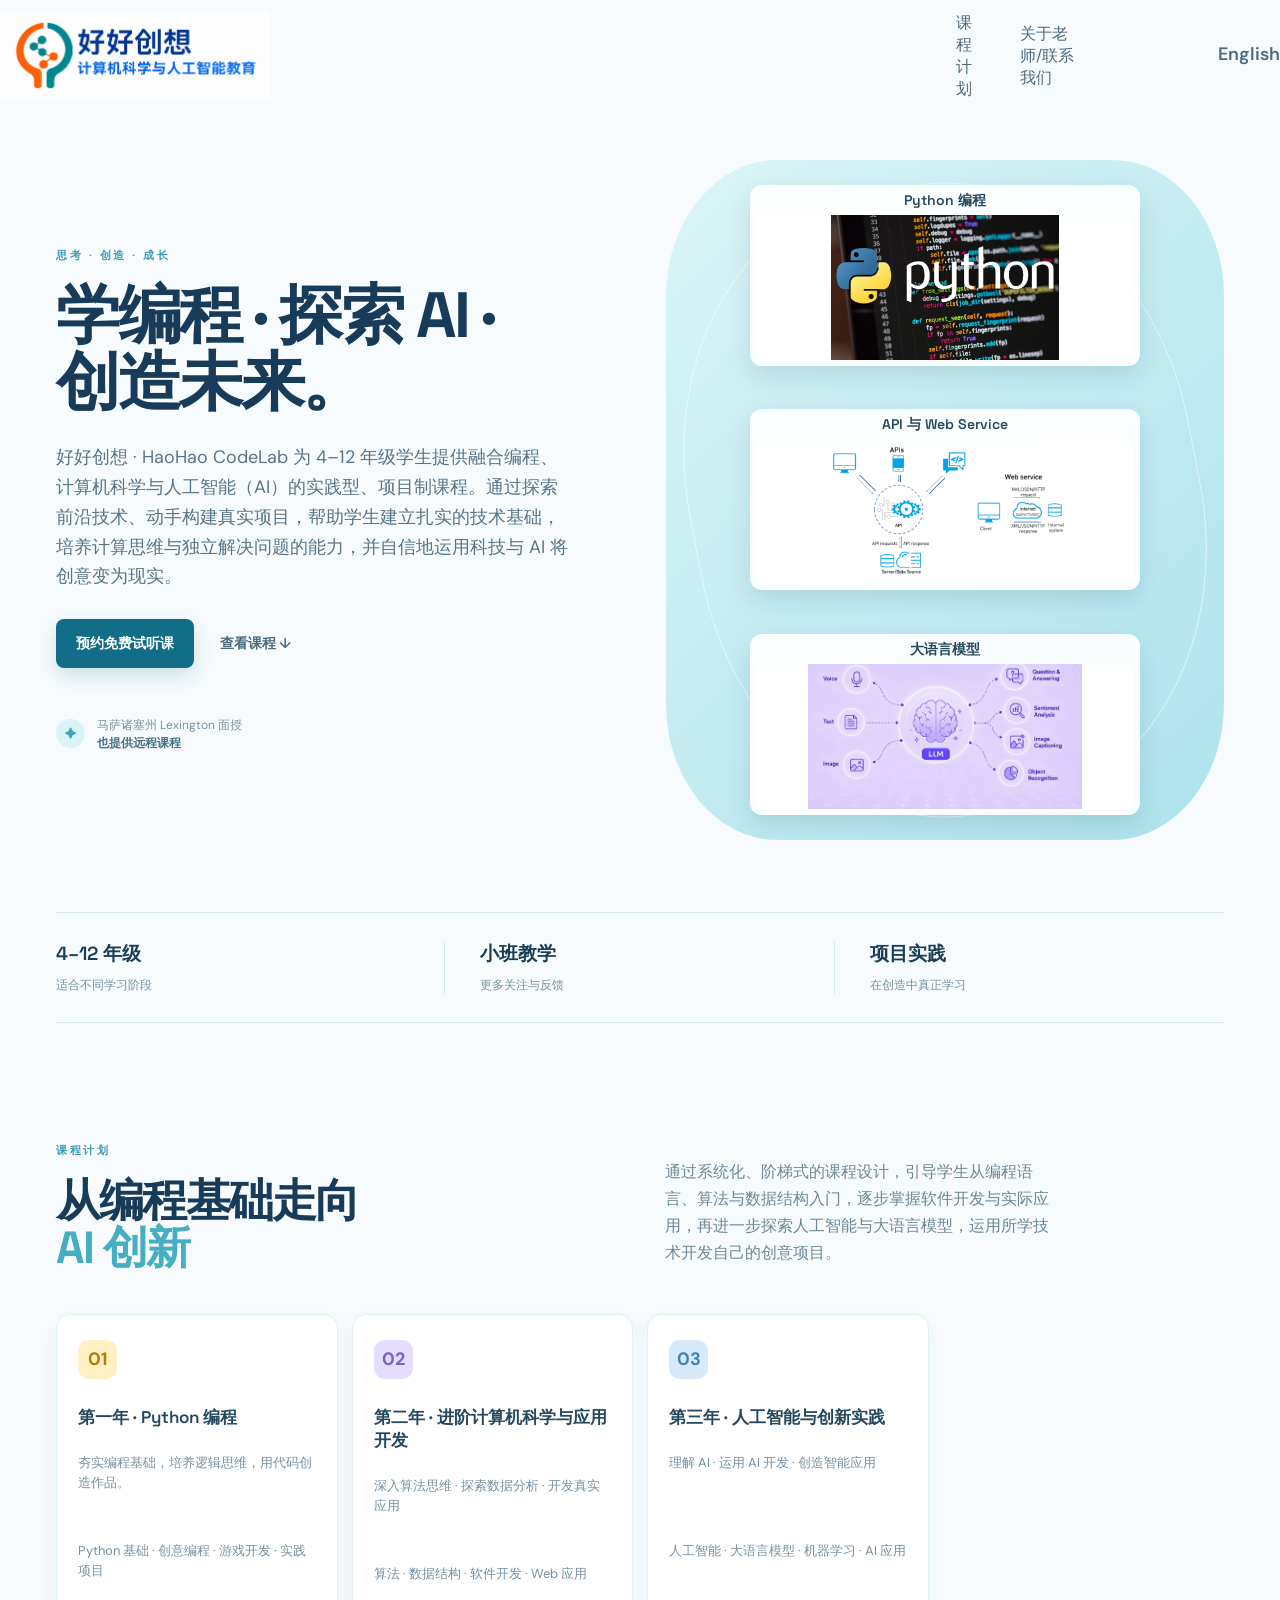
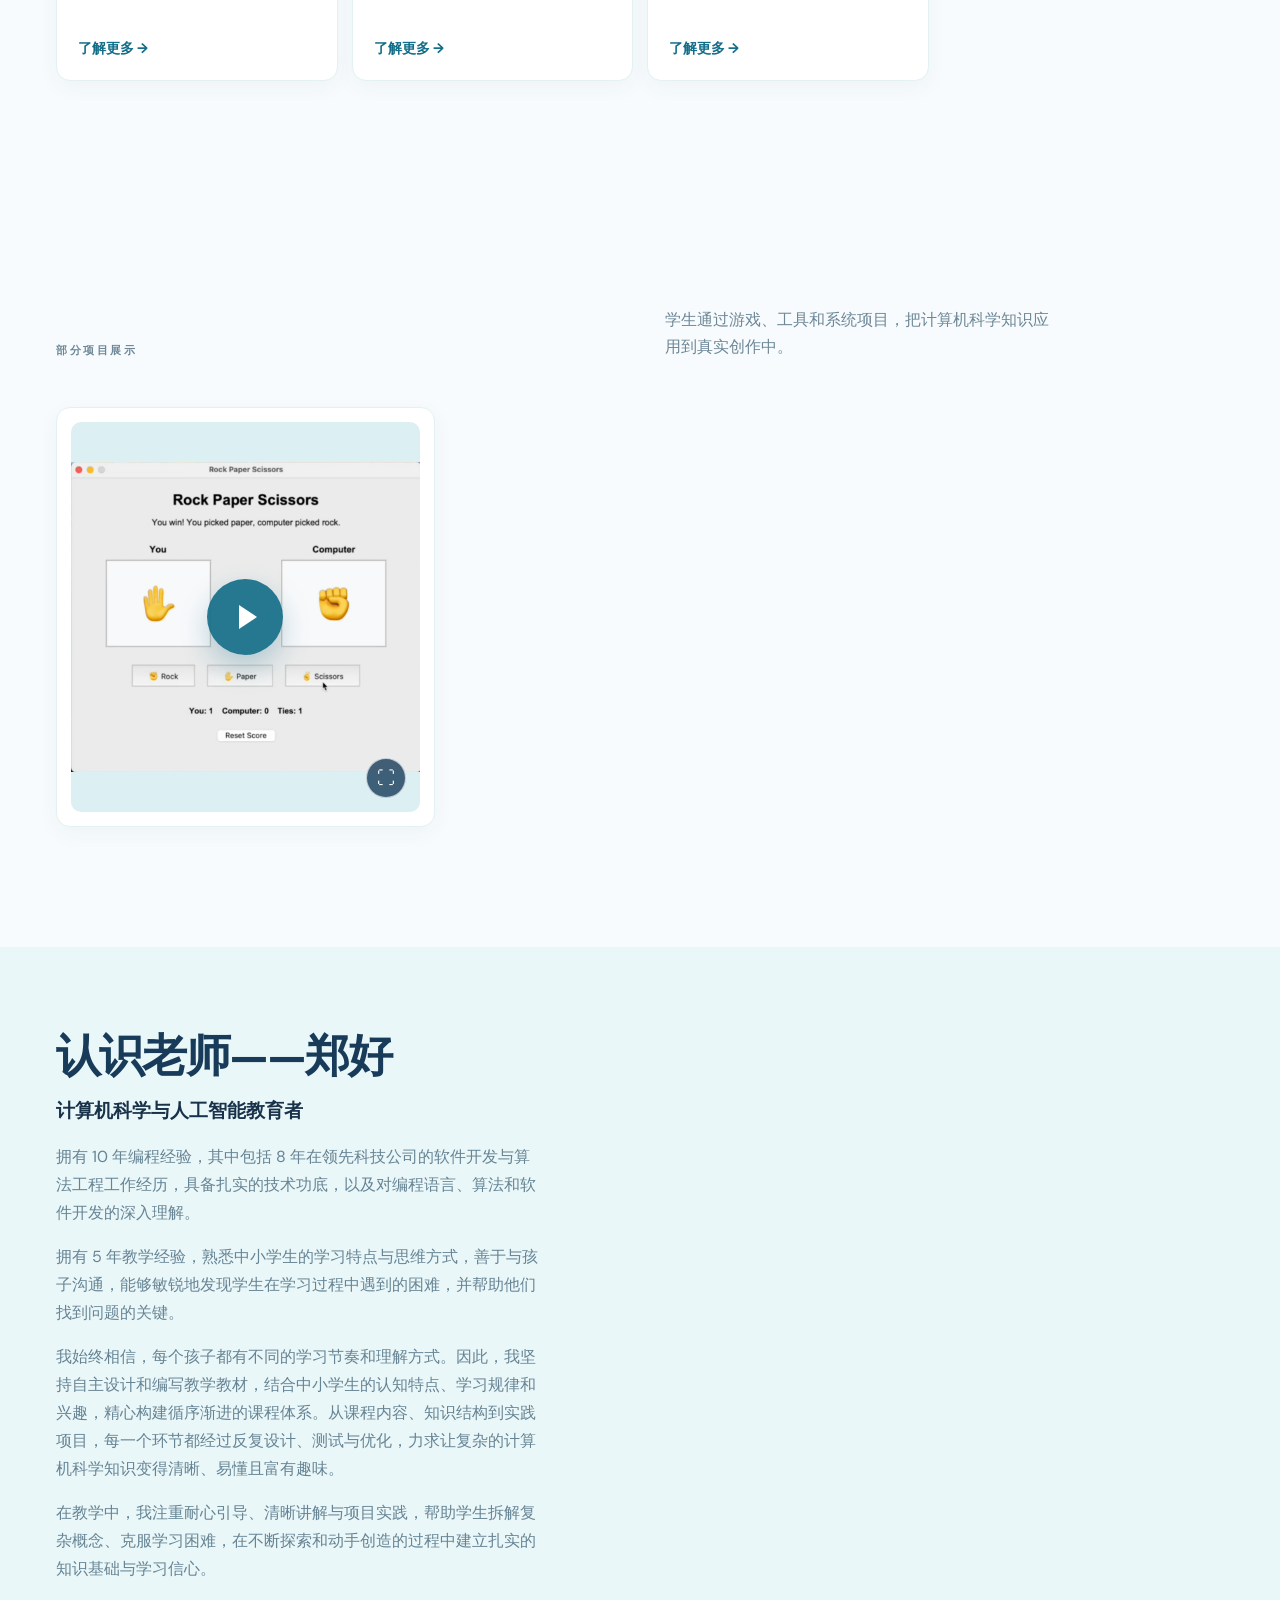
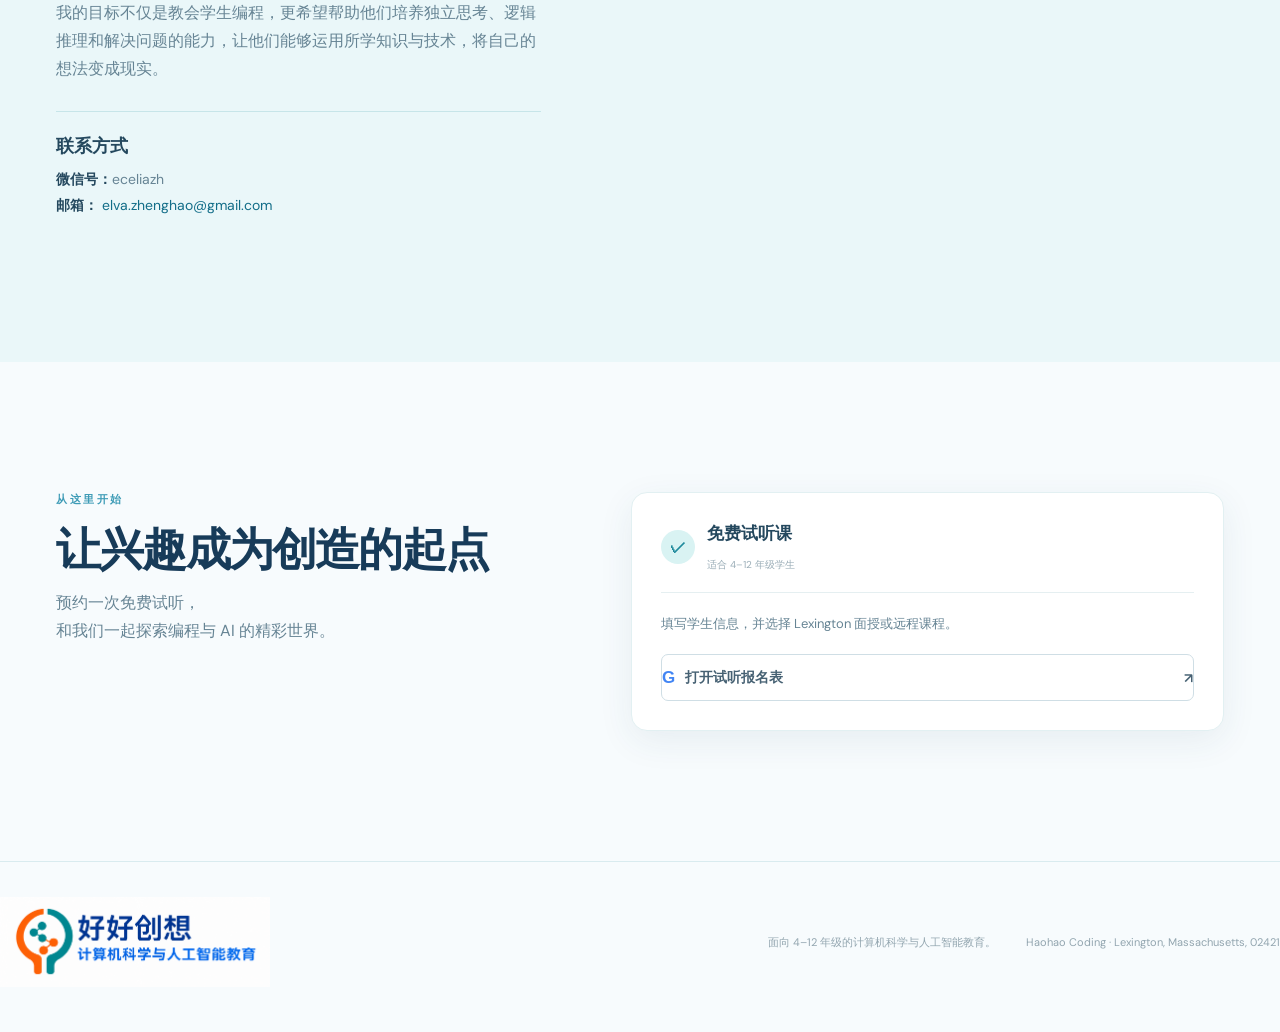
==== commit 8d0e97bd: "update" ====
--- a/index-zh.html
+++ b/index-zh.html
@@ -1 +1 @@
-<!doctype html><html lang="zh-CN"><head><meta charset="utf-8"><meta name="viewport" content="width=device-width, initial-scale=1"><title>好好编程 | 计算机科学与人工智能教育</title><link rel="stylesheet" href="static/style.css"></head><body><header class="site-header"><a class="brand logo-brand" href="#top"><img src="static/logo-chinese.png" alt="好好创想"></a><nav><a href="#programs">课程计划</a><a href="#about">关于老师/联系我们</a><a class="lang-switch" href="index.html">English</a></nav></header><main id="top"><section class="hero-home"><div class="hero-copy"><p class="eyebrow">思考 · 创造 · 成长</p><h1>学编程 · 探索 AI ·<br><span>创造未来。</span></h1><p class="hero-lede">好好创想 · HaoHao CodeLab 为 4–12 年级学生提供融合编程、计算机科学与人工智能（AI）的实践型、项目制课程。通过探索前沿技术、动手构建真实项目，帮助学生建立扎实的技术基础，培养计算思维与独立解决问题的能力，并自信地运用科技与 AI 将创意变为现实。</p><div class="hero-actions"><a class="button primary" href="https://docs.google.com/forms/d/e/1FAIpQLSfw8Fg6FSAq78Fn_FIO5PRlgtkp22YzAFxEVlggDdNf_swtWg/viewform?usp=header">预约免费试听课</a><a class="text-link" href="#programs">查看课程 ↓</a></div><div class="hero-note"><span class="note-icon">✦</span><span>马萨诸塞州 Lexington 面授<br><strong>也提供远程课程</strong></span></div></div><div class="hero-art"><div class="visual-cards"><article class="visual-card"><img src="static/python-programming.png" alt="Python 编程"><strong>Python 编程</strong></article><article class="visual-card"><img src="static/api-web-service.png" alt="API、Web Service、服务器与数据源"><strong>API 与 Web Service</strong></article><article class="visual-card"><img src="static/llm-applications.png" alt="大语言模型应用"><strong>大语言模型</strong></article></div><div class="spark">✦</div></div></section><section class="trust-row"><div><strong>4–12 年级</strong><span>适合不同学习阶段</span></div><div><strong>小班教学</strong><span>更多关注与反馈</span></div><div><strong>项目实践</strong><span>在创造中真正学习</span></div></section><section id="programs" class="section"><div class="section-heading"><div><p class="eyebrow">课程计划</p><h2>从编程基础走向<br><span>AI 创新</span></h2></div><p>通过系统化、阶梯式的课程设计，引导学生从编程语言、算法与数据结构入门，逐步掌握软件开发与实际应用，再进一步探索人工智能与大语言模型，运用所学技术开发自己的创意项目。</p></div><div class="program-grid"><article><div class="program-icon python">01</div><h3>第一年 · Python 编程</h3><p>夯实编程基础，培养逻辑思维，用代码创造作品。</p><p>Python 基础 · 创意编程 · 游戏开发 · 实践项目</p><a class="text-link course-link" href="year1-zh.html">了解更多 →</a></article><article><div class="program-icon algorithms">02</div><h3>第二年 · 进阶计算机科学与应用开发</h3><p>深入算法思维 · 探索数据分析 · 开发真实应用</p><p>算法 · 数据结构 · 软件开发 · Web 应用</p><a class="text-link course-link" href="year2-zh.html">了解更多 →</a></article><article><div class="program-icon ai">03</div><h3>第三年 · 人工智能与创新实践</h3><p>理解 AI · 运用 AI 开发 · 创造智能应用</p><p>人工智能 · 大语言模型 · 机器学习 · AI 应用</p><a class="text-link course-link" href="year3-zh.html">了解更多 →</a></article></div></section><section id="projects" class="projects-section"><div class="section-heading"><div><p class="eyebrow">部分项目展示</p></div><p>学生通过游戏、工具和系统项目，把计算机科学知识应用到真实创作中。</p></div><div class="project-grid"><article class="project-card"><div class="video-preview"><img class="video-preview-image" src="static/rockpaperscissors.png" alt="剪刀石头布项目预览"><video preload="none" playsinline aria-label="剪刀石头布项目视频"><source src="static/projects.mp4" type="video/mp4">您的浏览器不支持视频播放。</video><button class="video-play-button" type="button" aria-label="播放项目视频"></button><button class="video-fullscreen-button" type="button" aria-label="全屏观看视频">⛶</button></div></article></div></section><section id="about" class="about-section"><div class="about-copy"><h2 class="instructor-heading">认识老师——郑好</h2><h3>计算机科学与人工智能教育者 | 编程教师</h3><p>拥有 10 年编程经验，其中包括 8 年在领先科技公司的软件开发与算法工程工作经历，具备扎实的技术功底，以及对编程语言、算法和软件开发的深入理解。</p><p>拥有 5 年教学经验，熟悉中小学生的学习特点与思维方式，善于与孩子沟通，能够敏锐地发现学生在学习过程中遇到的困难，并帮助他们找到问题的关键。</p><p>我始终相信，每个孩子都有不同的学习节奏和理解方式。因此，我坚持自主设计和编写教学教材，结合中小学生的认知特点、学习规律和兴趣，精心构建循序渐进的课程体系。从课程内容、知识结构到实践项目，每一个环节都经过反复设计、测试与优化，力求让复杂的计算机科学知识变得清晰、易懂且富有趣味。</p><p>在教学中，我注重耐心引导、清晰讲解与项目实践，帮助学生拆解复杂概念、克服学习困难，在不断探索和动手创造的过程中建立扎实的知识基础与学习信心。</p><p>我的目标不仅是教会学生编程，更希望帮助他们培养独立思考、逻辑推理和解决问题的能力，让他们能够运用所学知识与技术，将自己的想法变成现实。</p><div id="contact" class="contact-details"><h3>联系方式</h3><p><strong>微信号：</strong>eceliazh</p><p><strong>邮箱：</strong> <a href="mailto:elva.zhenghao@gmail.com">elva.zhenghao@gmail.com</a></p></div></div></section><section id="trial" class="trial-section"><div><p class="eyebrow">从这里开始</p><h2>让兴趣成为创造的起点</h2><p>预约一次免费试听，<br>和我们一起探索编程与 AI 的精彩世界。</p></div><div class="trial-card trial-card-link" role="link" tabindex="0" data-form-url="https://docs.google.com/forms/d/e/1FAIpQLSfw8Fg6FSAq78Fn_FIO5PRlgtkp22YzAFxEVlggDdNf_swtWg/viewform?usp=header"><div class="form-intro"><span class="form-check">✓</span><div><strong>免费试听课</strong><small>适合 4–12 年级学生</small></div></div><p class="form-copy">填写学生信息，并选择 Lexington 面授或远程课程。</p><a class="google-button google-link" href="https://docs.google.com/forms/d/e/1FAIpQLSfw8Fg6FSAq78Fn_FIO5PRlgtkp22YzAFxEVlggDdNf_swtWg/viewform?usp=header" target="_blank" rel="noopener"><span class="google-g">G</span> 打开试听报名表 <span class="link-arrow">↗</span></a></div></section></main><footer><a class="brand logo-brand" href="#top"><img src="static/logo-chinese.png" alt="好好创想"></a><p>面向 4–12 年级的计算机科学与人工智能教育。</p><span>Haohao Coding · Lexington, Massachusetts, 02421</span></footer><script src="static/video-preview.js"></script></body></html>
+<!doctype html><html lang="zh-CN"><head><meta charset="utf-8"><meta name="viewport" content="width=device-width, initial-scale=1"><title>好好编程 | 计算机科学与人工智能教育</title><link rel="stylesheet" href="static/style.css"></head><body><header class="site-header"><a class="brand logo-brand" href="#top"><img src="static/logo-chinese.png" alt="好好创想"></a><nav><a href="#programs">课程计划</a><a href="#about">关于老师/联系我们</a><a class="lang-switch" href="index.html">English</a></nav></header><main id="top"><section class="hero-home"><div class="hero-copy"><p class="eyebrow">思考 · 创造 · 成长</p><h1>学编程 · 探索 AI ·<br><span>创造未来。</span></h1><p class="hero-lede">好好创想 · HaoHao CodeLab 为 4–12 年级学生提供融合编程、计算机科学与人工智能（AI）的实践型、项目制课程。通过探索前沿技术、动手构建真实项目，帮助学生建立扎实的技术基础，培养计算思维与独立解决问题的能力，并自信地运用科技与 AI 将创意变为现实。</p><div class="hero-actions"><a class="button primary" href="https://docs.google.com/forms/d/e/1FAIpQLSfw8Fg6FSAq78Fn_FIO5PRlgtkp22YzAFxEVlggDdNf_swtWg/viewform?usp=header">预约免费试听课</a><a class="text-link" href="#programs">查看课程 ↓</a></div><div class="hero-note"><span class="note-icon">✦</span><span>马萨诸塞州 Lexington 面授<br><strong>也提供远程课程</strong></span></div></div><div class="hero-art"><div class="visual-cards"><article class="visual-card"><img src="static/python-programming.png" alt="Python 编程"><strong>Python 编程</strong></article><article class="visual-card"><img src="static/api-web-service.png" alt="API、Web Service、服务器与数据源"><strong>API 与 Web Service</strong></article><article class="visual-card"><img src="static/llm-applications.png" alt="大语言模型应用"><strong>大语言模型</strong></article></div><div class="spark">✦</div></div></section><section class="trust-row"><div><strong>4–12 年级</strong><span>适合不同学习阶段</span></div><div><strong>小班教学</strong><span>更多关注与反馈</span></div><div><strong>项目实践</strong><span>在创造中真正学习</span></div></section><section id="programs" class="section"><div class="section-heading"><div><p class="eyebrow">课程计划</p><h2>从编程基础走向<br><span>AI 创新</span></h2></div><p>通过系统化、阶梯式的课程设计，引导学生从编程语言、算法与数据结构入门，逐步掌握软件开发与实际应用，再进一步探索人工智能与大语言模型，运用所学技术开发自己的创意项目。</p></div><div class="program-grid"><article><div class="program-icon python">01</div><h3>第一年 · Python 编程</h3><p>夯实编程基础，培养逻辑思维，用代码创造作品。</p><p>Python 基础 · 创意编程 · 游戏开发 · 实践项目</p><a class="text-link course-link" href="year1-zh.html">了解更多 →</a></article><article><div class="program-icon algorithms">02</div><h3>第二年 · 进阶计算机科学与应用开发</h3><p>深入算法思维 · 探索数据分析 · 开发真实应用</p><p>算法 · 数据结构 · 软件开发 · Web 应用</p><a class="text-link course-link" href="year2-zh.html">了解更多 →</a></article><article><div class="program-icon ai">03</div><h3>第三年 · 人工智能与创新实践</h3><p>理解 AI · 运用 AI 开发 · 创造智能应用</p><p>人工智能 · 大语言模型 · 机器学习 · AI 应用</p><a class="text-link course-link" href="year3-zh.html">了解更多 →</a></article></div></section><section id="projects" class="projects-section"><div class="section-heading"><div><p class="eyebrow">部分项目展示</p></div><p>学生通过游戏、工具和系统项目，把计算机科学知识应用到真实创作中。</p></div><div class="project-grid"><article class="project-card"><div class="video-preview"><img class="video-preview-image" src="static/rockpaperscissors.png" alt="剪刀石头布项目预览"><video preload="none" playsinline aria-label="剪刀石头布项目视频"><source src="static/projects.mp4" type="video/mp4">您的浏览器不支持视频播放。</video><button class="video-play-button" type="button" aria-label="播放项目视频"></button><button class="video-fullscreen-button" type="button" aria-label="全屏观看视频">⛶</button></div></article></div></section><section id="about" class="about-section"><div class="about-copy"><h2 class="instructor-heading">认识老师——郑好</h2><h3>计算机科学与人工智能教育者</h3><p>拥有 10 年编程经验，其中包括 8 年在领先科技公司的软件开发与算法工程工作经历，具备扎实的技术功底，以及对编程语言、算法和软件开发的深入理解。</p><p>拥有 5 年教学经验，熟悉中小学生的学习特点与思维方式，善于与孩子沟通，能够敏锐地发现学生在学习过程中遇到的困难，并帮助他们找到问题的关键。</p><p>我始终相信，每个孩子都有不同的学习节奏和理解方式。因此，我坚持自主设计和编写教学教材，结合中小学生的认知特点、学习规律和兴趣，精心构建循序渐进的课程体系。从课程内容、知识结构到实践项目，每一个环节都经过反复设计、测试与优化，力求让复杂的计算机科学知识变得清晰、易懂且富有趣味。</p><p>在教学中，我注重耐心引导、清晰讲解与项目实践，帮助学生拆解复杂概念、克服学习困难，在不断探索和动手创造的过程中建立扎实的知识基础与学习信心。</p><p>我的目标不仅是教会学生编程，更希望帮助他们培养独立思考、逻辑推理和解决问题的能力，让他们能够运用所学知识与技术，将自己的想法变成现实。</p><div id="contact" class="contact-details"><h3>联系方式</h3><p><strong>微信号：</strong>eceliazh</p><p><strong>邮箱：</strong> <a href="mailto:elva.zhenghao@gmail.com">elva.zhenghao@gmail.com</a></p></div></div></section><section id="trial" class="trial-section"><div><p class="eyebrow">从这里开始</p><h2>让兴趣成为创造的起点</h2><p>预约一次免费试听，<br>和我们一起探索编程与 AI 的精彩世界。</p></div><div class="trial-card trial-card-link" role="link" tabindex="0" data-form-url="https://docs.google.com/forms/d/e/1FAIpQLSfw8Fg6FSAq78Fn_FIO5PRlgtkp22YzAFxEVlggDdNf_swtWg/viewform?usp=header"><div class="form-intro"><span class="form-check">✓</span><div><strong>免费试听课</strong><small>适合 4–12 年级学生</small></div></div><p class="form-copy">填写学生信息，并选择 Lexington 面授或远程课程。</p><a class="google-button google-link" href="https://docs.google.com/forms/d/e/1FAIpQLSfw8Fg6FSAq78Fn_FIO5PRlgtkp22YzAFxEVlggDdNf_swtWg/viewform?usp=header" target="_blank" rel="noopener"><span class="google-g">G</span> 打开试听报名表 <span class="link-arrow">↗</span></a></div></section></main><footer><a class="brand logo-brand" href="#top"><img src="static/logo-chinese.png" alt="好好创想"></a><p>面向 4–12 年级的计算机科学与人工智能教育。</p><span>Haohao Coding · Lexington, Massachusetts, 02421</span></footer><script src="static/video-preview.js"></script></body></html>
--- a/static/style.css
+++ b/static/style.css
@@ -28,7 +28,12 @@
 .project-video{display:block;width:100%;height:160px;object-fit:contain;border-radius:10px;background:#eaf8fa}
 .hero-copy h1 span{color:#173b59}
 .video-preview{position:relative;overflow:hidden;height:clamp(210px,32vw,390px);border-radius:10px;background:#dceff2}.video-preview video,.video-preview-image{display:block;width:100%;height:100%;object-fit:contain;background:#dceff2}.video-preview video{display:none}.video-preview.is-playing video{display:block}.video-preview.is-playing .video-preview-image{display:none}.video-play-button{position:absolute;z-index:2;left:50%;top:50%;width:76px;height:76px;border:0;border-radius:50%;transform:translate(-50%,-50%);display:grid;place-items:center;background:#126d88e8;color:#fff;cursor:pointer;box-shadow:0 12px 28px #126d8845;transition:all .25s ease}.video-play-button:before{content:'';margin-left:5px;border-top:12px solid transparent;border-bottom:12px solid transparent;border-left:18px solid currentColor}.video-preview.is-playing .video-play-button{left:18px;top:auto;bottom:18px;width:46px;height:46px;transform:none;background:#173b59dd}.video-preview.is-playing .video-play-button:before{width:14px;height:17px;margin-left:0;border:0;border-left:4px solid currentColor;border-right:4px solid currentColor}.video-play-button:hover{transform:translate(-50%,-50%) scale(1.08);background:#0d5870;box-shadow:0 16px 34px #126d8860}.video-preview.is-playing .video-play-button:hover{transform:scale(1.08)}.video-fullscreen-button{position:absolute;z-index:3;right:14px;bottom:14px;width:40px;height:40px;border:1px solid #ffffffaa;border-radius:50%;background:#173b59cc;color:#fff;cursor:pointer;font-size:18px;line-height:1;transition:background .2s ease,transform .2s ease}.video-fullscreen-button:hover{background:#126d88;transform:scale(1.06)}.video-preview:focus-within{outline:3px solid #45aec255;outline-offset:3px}.video-preview:fullscreen{width:100vw;height:100vh;border-radius:0;background:#071e2c}.video-preview:fullscreen video{object-fit:contain}.video-preview:fullscreen .video-fullscreen-button{right:24px;bottom:24px}
-@media(max-width:800px){.site-header{height:auto;min-height:75px;padding:10px 0;gap:10px;align-items:center}.logo-brand{width:135px;flex:0 0 135px}nav{flex:1;justify-content:flex-end;flex-wrap:wrap;gap:7px 10px}nav a:not(.nav-cta){display:inline-block;font-size:11px;white-space:nowrap}.nav-cta{padding:8px 10px;font-size:11px!important;white-space:nowrap}.hero-lede{font-size:16px}.section-heading p:last-child{font-size:14px}.about-copy h2,.trial-section h2,.section h2{font-size:36px}.video-preview{height:clamp(210px,70vw,320px)}}
+@media(max-width:800px){.site-header{height:auto;min-height:75px;padding:10px 0;gap:10px;align-items:center}.logo-brand{width:135px;flex:0 0 135px}nav{flex:1;justify-content:flex-end;flex-wrap:wrap;gap:7px 10px}nav a:not(.nav-cta){display:inline-block;font-size:11px;white-space:nowrap}.nav-cta{padding:8px 10px;font-size:11px!important;white-space:nowrap}.hero-lede{font-size:16px}.section-heading p:last-child{font-size:14px}.about-copy h2,.trial-section h2,.section h2{font-size:36px}.project-grid{grid-template-columns:1fr}.project-card{width:100%}.video-preview{width:100%;height:clamp(210px,70vw,320px)}}
+.about-copy{min-width:0}.about-copy>p:not(.eyebrow){max-width:100%}
+.program-jump{border:1px solid #9ecfdc;background:#fff;color:#126d88;box-shadow:none;padding:12px 16px}.program-jump:hover{background:#eaf7f9;border-color:#45aec2}
+.trial-card-link{cursor:pointer;transition:transform .2s ease,box-shadow .2s ease}.trial-card-link:hover{transform:translateY(-2px);box-shadow:0 14px 38px #254d6022}.trial-card-link:focus-visible{outline:3px solid #45aec255;outline-offset:4px}
+#contact{scroll-margin-top:35vh}
+@media(max-width:800px){body{overflow-x:hidden}.about-copy{width:100%;max-width:100%}.about-copy h3{font-size:16px;line-height:1.5;overflow-wrap:anywhere}.about-copy>p:not(.eyebrow){font-size:15px;line-height:1.85;overflow-wrap:anywhere}.contact-details{max-width:100%}.contact-details a{overflow-wrap:anywhere}.instructor-heading{white-space:normal!important}}
 .projects-section .section-heading>.eyebrow{font-size:36px;letter-spacing:1px;line-height:1.2;color:#173b59;font-weight:800}
 @media(max-width:800px){.projects-section .section-heading>.eyebrow{font-size:30px}}
 .course-header{padding:0 56px}.course-detail{padding-top:42px;padding-bottom:110px;max-width:1050px}.back-link{color:#4d6b7f;text-decoration:none;font-size:14px}.course-hero{padding:70px 0 55px}.course-hero h1{font:600 clamp(42px,6vw,72px)/1.05 'Space Grotesk';letter-spacing:-2px;color:#173b59;margin:0 0 22px}.course-lede{font-size:23px;line-height:1.45;color:#24485e;margin:0 0 18px}.course-topics{color:#3d9bb6;font-size:15px;line-height:1.7}.course-modules{display:grid;grid-template-columns:repeat(2,1fr);gap:16px}.course-modules article{background:#fff;border:1px solid #e4f1f3;border-radius:14px;padding:25px;box-shadow:0 6px 22px #294d5d0b}.course-modules h2,.course-summary h2{font:600 22px/1.25 'Space Grotesk';color:#24485e;margin:0 0 14px}.course-modules p,.course-summary p{color:#668494;line-height:1.75;margin:0 0 16px}.course-modules span{display:block;color:#3d9bb6;font-size:13px;line-height:1.7}.course-summary{margin-top:70px;padding:42px;background:#eaf7f9;border-radius:18px}.course-summary h2:not(:first-child){margin-top:42px}.course-summary ul{padding-left:20px;color:#527385;line-height:1.8}.course-summary li{padding:5px 0}.course-summary strong{color:#24485e}.course-link{display:inline-block;margin-top:7px;color:#126d88;font-weight:700}.course-header .logo-brand{width:270px}
@@ -45,3 +50,6 @@
 .instructor-heading{white-space:nowrap}
 @media(max-width:800px){.instructor-heading{font-size:30px!important;letter-spacing:-1.2px!important}}
 .contact-details{margin-top:28px;padding-top:22px;border-top:1px solid #c7e5e9}.contact-details h3{font:600 18px 'Space Grotesk';color:#24485e;margin:0 0 12px}.contact-details p{margin:7px 0;color:#668494;font-size:14px}.contact-details strong{color:#24485e}.contact-details a{color:#126d88;text-decoration:none}.contact-details a:hover{text-decoration:underline}
+.site-header nav a{font-size:16px}
+.site-header nav a.lang-switch{flex-basis:100%;text-align:right;font-size:18px;font-weight:600;margin-top:-4px}
+@media(max-width:800px){.site-header nav a:not(.nav-cta){font-size:12px}}
